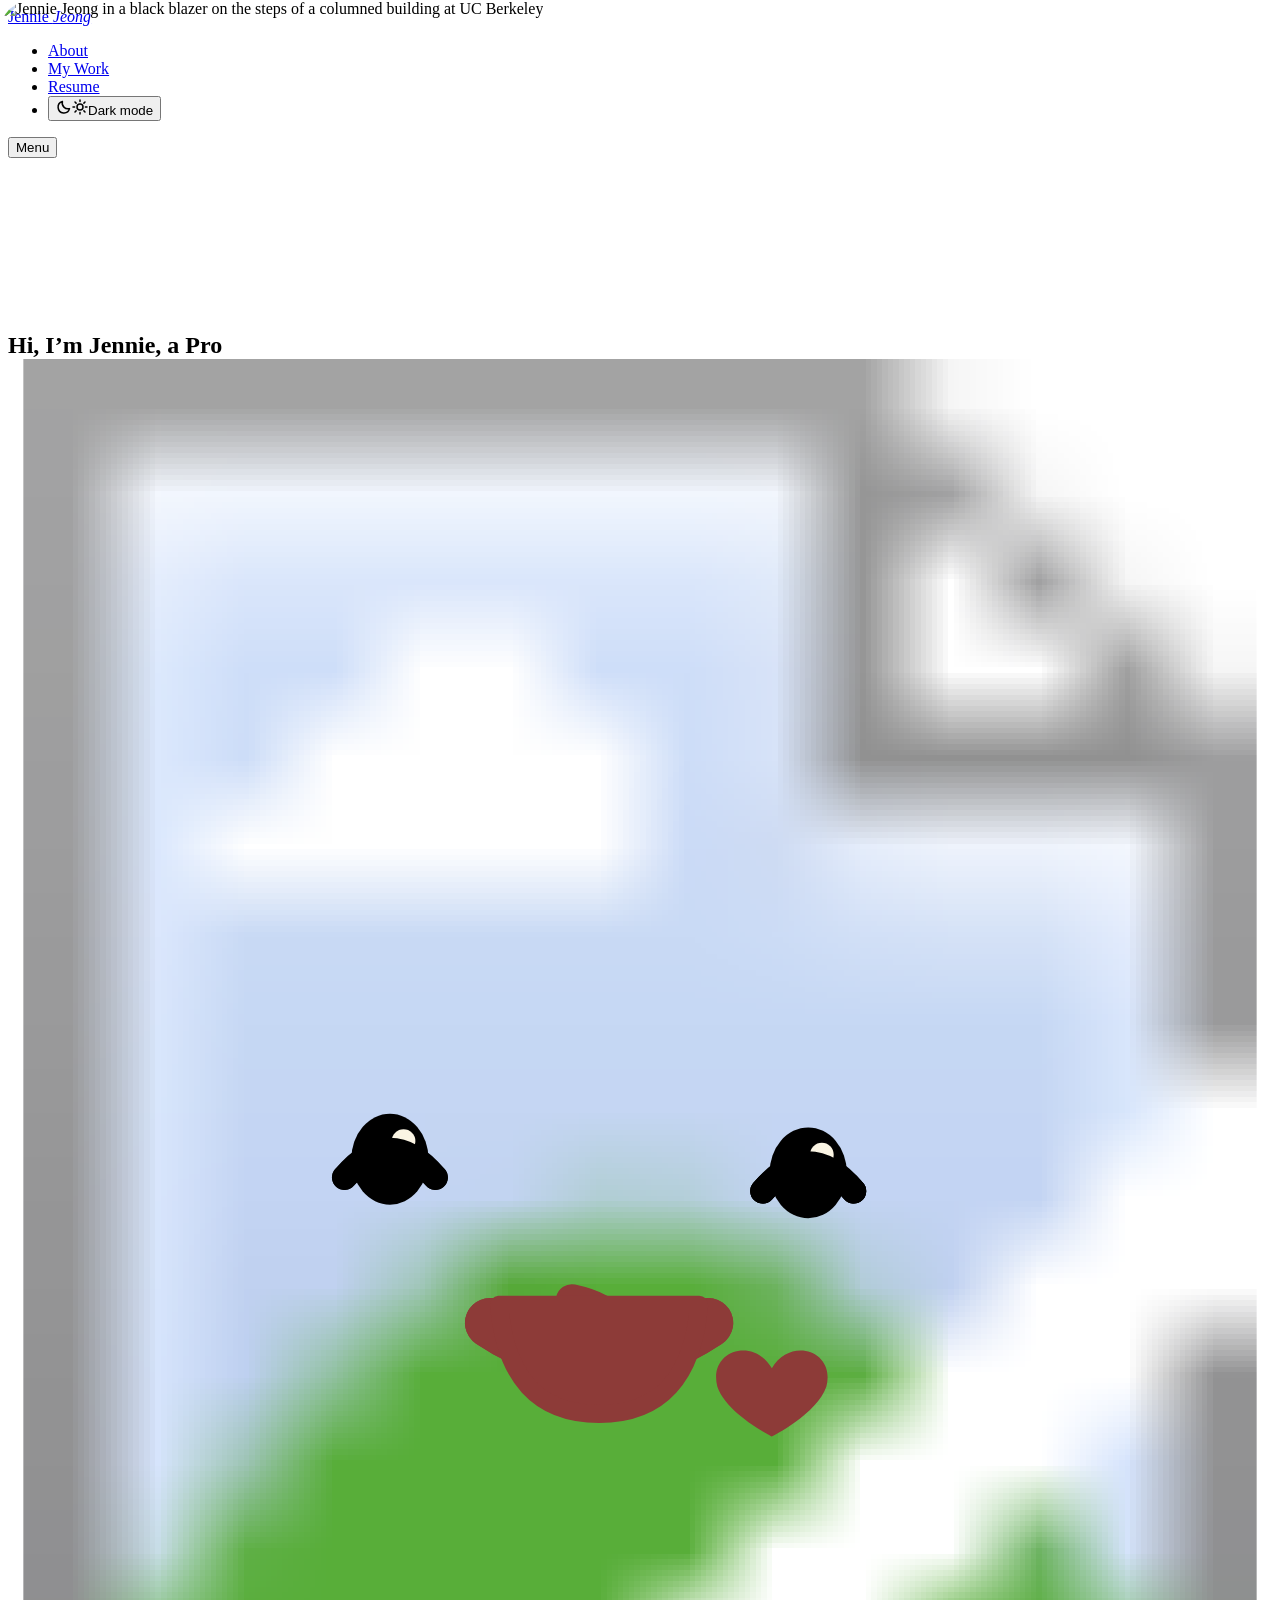
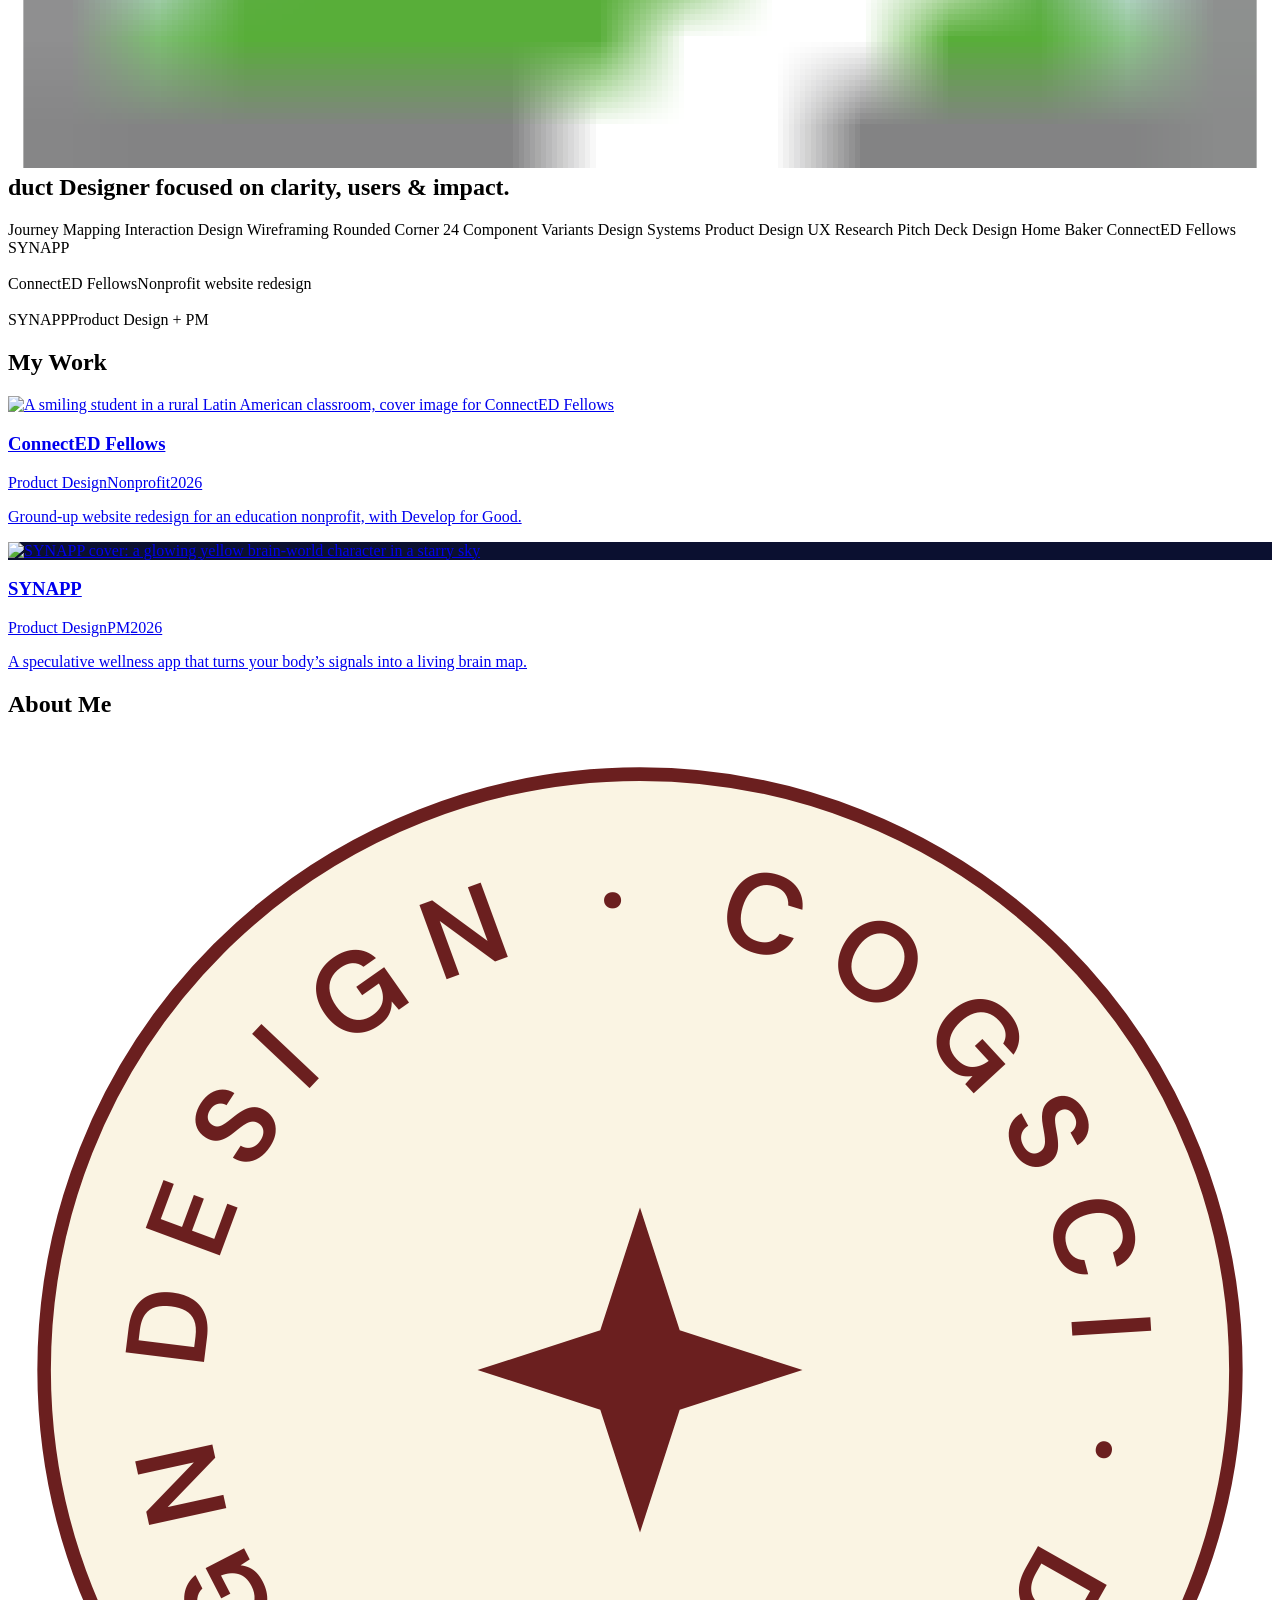
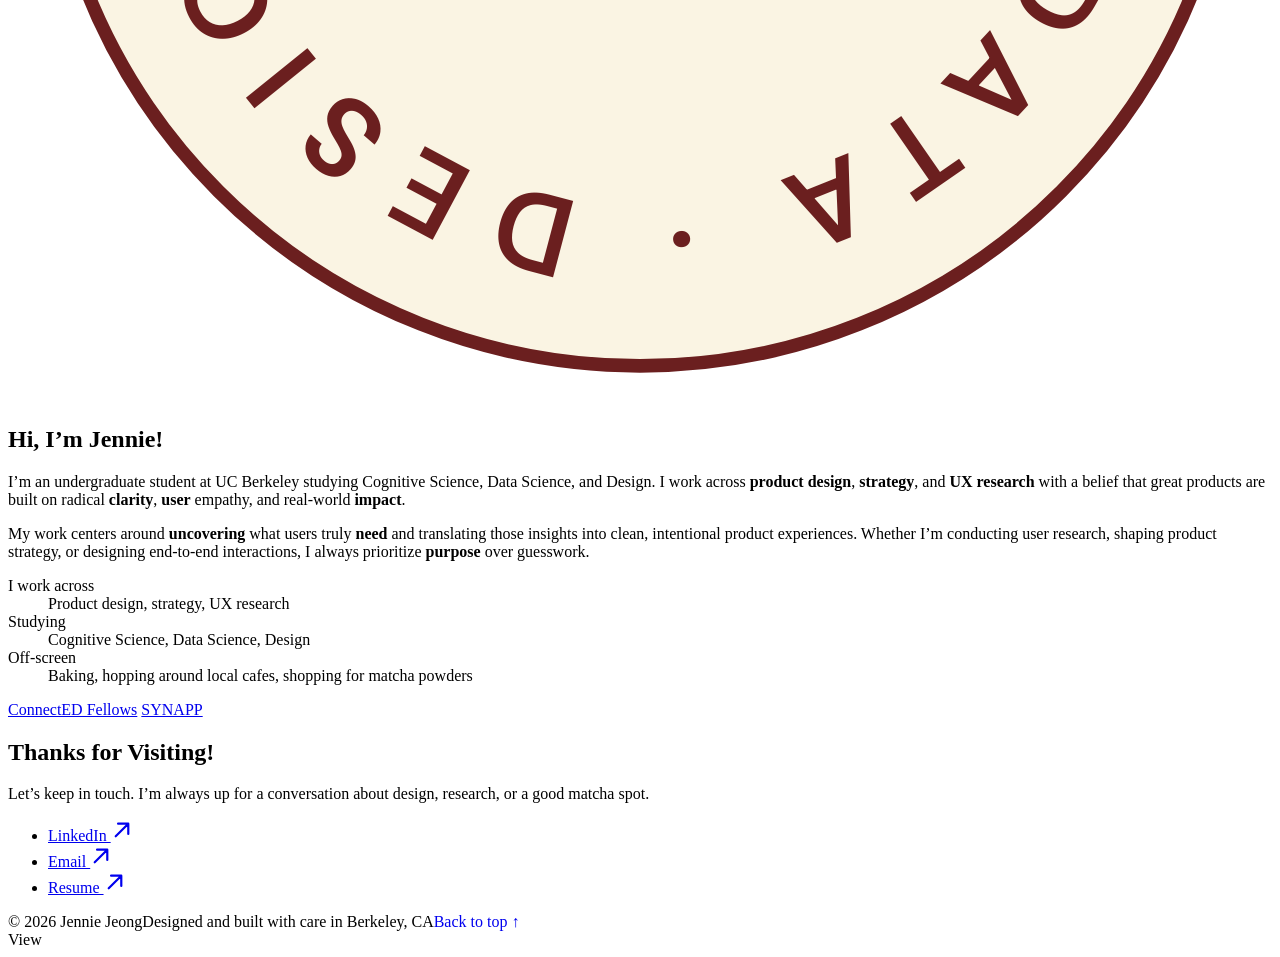
==== index.html @ d611fc96 "Add files via upload" ====
<!doctype html>
<html lang="en">
<head>
<meta charset="utf-8">
<meta name="viewport" content="width=device-width, initial-scale=1">
<title>Jennie Jeong · Product Designer</title>
<meta name="description" content="Jennie Jeong is a product designer at UC Berkeley focused on clarity, users, and impact.">
<meta property="og:title" content="Jennie Jeong · Product Designer">
<meta property="og:description" content="Jennie Jeong is a product designer at UC Berkeley focused on clarity, users, and impact.">
<meta name="theme-color" content="#FAF4E3">
<script>try{document.documentElement.setAttribute('data-theme',localStorage.getItem('jj-theme')||'light')}catch(e){}</script>
<link rel="preconnect" href="https://fonts.googleapis.com">
<link rel="preconnect" href="https://fonts.gstatic.com" crossorigin>
<link rel="stylesheet" href="https://fonts.googleapis.com/css2?family=DM+Sans:opsz,wght@9..40,400;9..40,500;9..40,600;9..40,700&amp;family=Instrument+Serif:ital@0;1&amp;family=Young+Serif&amp;display=swap">
<link rel="stylesheet" href="/assets/css/site.css">
<link rel="stylesheet" href="/assets/css/home.css">
</head>
<body>
<div class="site" id="top" style="--accent: #6B1F1F">
<header class="nav">
  <a class="brand" href="#top">Jennie <i>Jeong</i><span class="dot" aria-hidden="true"></span></a>
  <nav aria-label="Primary">
    <ul class="links">
      <li><a class="ul" href="#about">About</a></li>
      <li><a class="ul" href="#work">My Work</a></li>
      <li><a class="ul" href="https://drive.google.com/file/d/1qHFuA68mNnvi6uM6qCpQ5HlTcBdKQAll/view?usp=sharing" target="_blank" rel="noopener">Resume</a></li>
      <li><button class="pill magnet theme-btn" type="button" data-theme-toggle aria-pressed="false"><svg class="i-moon" width="16" height="16" viewBox="0 0 16 16" fill="none" aria-hidden="true"><path d="M13.5 9.6A5.8 5.8 0 016.4 2.5a5.8 5.8 0 107.1 7.1z" stroke="currentColor" stroke-width="1.5" stroke-linejoin="round"></path></svg><svg class="i-sun" width="16" height="16" viewBox="0 0 16 16" fill="none" aria-hidden="true"><circle cx="8" cy="8" r="3" stroke="currentColor" stroke-width="1.5"></circle><path d="M8 1v1.6M8 13.4V15M1 8h1.6M13.4 8H15M3 3l1.1 1.1M11.9 11.9L13 13M3 13l1.1-1.1M11.9 4.1L13 3" stroke="currentColor" stroke-width="1.5" stroke-linecap="round"></path></svg><span data-theme-label>Dark mode</span></button></li>
    </ul>
  </nav>
  <button class="menu-btn" type="button" aria-expanded="false" aria-controls="mobile-menu" data-menu-open>Menu</button>
  
</header>

<div class="mobile-menu" id="mobile-menu" role="dialog" aria-modal="true" aria-label="Menu" hidden>
  <div class="top">
    <span class="brand">Jennie <i style="color: var(--butter)">Jeong</i></span>
    <button class="menu-btn" type="button" data-menu-close>Close</button>
  </div>
  <ul>
    <li><a href="#about" data-menu-close>About</a></li>
    <li><a href="#work" data-menu-close>My Work</a></li>
    <li><a href="https://drive.google.com/file/d/1qHFuA68mNnvi6uM6qCpQ5HlTcBdKQAll/view?usp=sharing" target="_blank" rel="noopener">Resume</a></li>
    <li><button type="button" data-theme-toggle aria-pressed="false">Dark mode</button></li>
  </ul>
</div>

<main>
<!-- ============ HERO ============ -->
<section class="hero" aria-label="Introduction">
  <canvas class="gl" aria-hidden="true"></canvas>

  <div class="wrap">
    <div class="hero-grid">
      <h1 class="headline">
        <span class="ln l1"><span class="ln-i">Hi, I’m Jennie, a</span></span>
        <span class="ln l2"><span class="ln-i">Pr<span class="sr">o</span><span class="avatar"><svg class="avatar-img" viewBox="0 0 278 310" aria-hidden="true"><g class="bob"><image href="/assets/img/avatar-base.png" x="0" y="0" width="278" height="310"></image><g class="face on"><g class="pop"><ellipse cx="84" cy="177" rx="7" ry="8" fill="#000"></ellipse><ellipse cx="176" cy="180" rx="7" ry="8" fill="#000"></ellipse><path d="M106 212Q130 228 154 212" fill="none" stroke="#8D3B38" stroke-width="11" stroke-linecap="round"></path></g></g><g class="face"><g class="pop"><ellipse cx="84" cy="177" rx="7" ry="8" fill="#000"></ellipse><path d="M166 183q10-11 20 0" fill="none" stroke="#000" stroke-width="5.5" stroke-linecap="round"></path><path d="M106 212Q130 228 154 212" fill="none" stroke="#8D3B38" stroke-width="11" stroke-linecap="round"></path></g></g><g class="face"><g class="pop"><ellipse cx="84" cy="176" rx="8.5" ry="10" fill="#000"></ellipse><ellipse cx="176" cy="179" rx="8.5" ry="10" fill="#000"></ellipse><circle cx="87" cy="172" r="2.6" fill="#FAF4E3"></circle><circle cx="179" cy="175" r="2.6" fill="#FAF4E3"></circle><ellipse cx="130" cy="220" rx="9" ry="11" fill="#8D3B38"></ellipse></g></g><g class="face"><g class="pop"><path d="M74 180q10-11 20 0M166 183q10-11 20 0" fill="none" stroke="#000" stroke-width="5.5" stroke-linecap="round"></path><path d="M124 207q14 3 4 10q12 4 -3 11" fill="none" stroke="#8D3B38" stroke-width="7" stroke-linecap="round" stroke-linejoin="round"></path><path d="M168 222c-4-7-14-4-12 4 2 6 12 11 12 11s10-5 12-11c2-8-8-11-12-4z" fill="#8D3B38"></path></g></g><g class="face"><g class="pop"><path d="M74 180q10-12 20 0M166 183q10-12 20 0" fill="none" stroke="#000" stroke-width="5.5" stroke-linecap="round"></path><path d="M108 208h44q-2 24-22 24t-22-24z" fill="#8D3B38" stroke="#8D3B38" stroke-width="4" stroke-linejoin="round"></path></g></g></g></svg></span>duct Designer</span></span>
        <span class="ln l3"><span class="ln-i">focused on clarity,</span></span>
        <span class="ln l3"><span class="ln-i">users &amp; impact.</span></span>
      </h1>
    </div>
  </div>

  <div class="pile"></div>

  <div class="tags">
    <div class="veil" data-on="0" aria-hidden="true"><span class="ring"></span><span class="burst"></span></div>
    <span class="tag">Journey Mapping</span>
    <span class="tag">Interaction Design</span>
    <span class="tag">Wireframing</span>
    <span class="tag">Rounded Corner 24</span>
    <span class="tag">Component Variants</span>
    <span class="tag">Design Systems</span>
    <span class="tag">Product Design</span>
    <span class="tag">UX Research</span>
    <span class="tag">Pitch Deck Design</span>
    <span class="tag">Home Baker</span>
    <span class="tag proj cf" data-proj="cf">ConnectED Fellows</span>
    <span class="tag proj syn" data-proj="syn">SYNAPP</span>
  </div>

  <div class="peek" data-proj="cf" aria-hidden="true">
    <div class="peek-in">
      <div class="peek-img"><img src="/assets/img/cf-cover.jpg" alt=""></div>
      <div class="peek-t">ConnectED Fellows<span>Nonprofit website redesign</span></div>
    </div>
  </div>
  <div class="peek" data-proj="syn" aria-hidden="true">
    <div class="peek-in">
      <div class="peek-img"><img src="/assets/img/synapp-cover.jpg" alt=""><span class="lid l" aria-hidden="true"><i></i></span><span class="lid r" aria-hidden="true"><i></i></span></div>
      <div class="peek-t">SYNAPP<span>Product Design + PM</span></div>
    </div>
  </div>
</section>

<!-- ============ WORK ============ -->
<section class="work" id="work" aria-labelledby="work-title">
  <div class="wrap">
    <h2 id="work-title" class="work-title rv">My <span class="ital">Work</span></h2>
    <div class="wgrid">
      <a class="wcard rv" href="/works/connected-fellows" data-cursor="View">
        <div class="wimg"><img src="/assets/img/cf-cover.jpg" alt="A smiling student in a rural Latin American classroom, cover image for ConnectED Fellows"></div>
        <div class="wmeta">
          <h3>ConnectED Fellows</h3>
          <div class="wtags"><span>Product Design</span><span>Nonprofit</span><span>2026</span></div>
        </div>
        <p>Ground-up website redesign for an education nonprofit, with Develop for Good.</p>
      </a>
      <a class="wcard rv" href="/works/synapp" data-cursor="View">
        <div class="wimg" style="background: #0b1030"><img src="/assets/img/synapp-cover.jpg" alt="SYNAPP cover: a glowing yellow brain-world character in a starry sky"><span class="lid l" aria-hidden="true"><i></i></span><span class="lid r" aria-hidden="true"><i></i></span></div>
        <div class="wmeta">
          <h3>SYNAPP</h3>
          <div class="wtags"><span>Product Design</span><span>PM</span><span>2026</span></div>
        </div>
        <p>A speculative wellness app that turns your body’s signals into a living brain map.</p>
      </a>
    </div>
  </div>
</section>

<!-- ============ ABOUT ============ -->
<section class="about" id="about" aria-labelledby="about-section-title">
  <div class="wrap"><h2 id="about-section-title" class="work-title rv">About <span class="ital">Me</span></h2></div>
  <div class="wrap about-grid">
    <div class="portrait frame px rv" style="overflow: visible">
      <div style="position: absolute; inset: 0; border-radius: 32px; overflow: hidden" class="px">
        <img src="/assets/img/portrait.jpg" alt="Jennie Jeong in a black blazer on the steps of a columned building at UC Berkeley">
      </div>
      <svg class="stamp" viewBox="0 0 140 140" aria-hidden="true">
        <circle cx="70" cy="70" r="66" fill="#FAF4E3" stroke="#6B1F1F" stroke-width="1.5"></circle>
        <g class="spin">
          <defs><path id="circ" d="M70,70 m-48,0 a48,48 0 1,1 96,0 a48,48 0 1,1 -96,0"></path></defs>
          <text font-family="DM Sans, sans-serif" font-size="12.5" font-weight="600" letter-spacing="3.2" fill="#6B1F1F"><textPath href="#circ">DESIGN · COGSCI · DATA · DESIGN · COGSCI · DATA ·</textPath></text>
        </g>
        <path d="M70 52l4.4 13.6L88 70l-13.6 4.4L70 88l-4.4-13.6L52 70l13.6-4.4z" fill="#6B1F1F"></path>
      </svg>
    </div>

    <div class="copy">
      <h2 id="about-title" class="rv">Hi, I’m Jennie!</h2>
      <p class="big rv">I’m an undergraduate student at UC Berkeley studying Cognitive Science, Data Science, and Design. I work across <b>product design</b>, <b>strategy</b>, and <b>UX research</b> with a belief that great products are built on radical <b>clarity</b>, <b>user</b> empathy, and real-world <b>impact</b>.</p>
      <p class="body rv">My work centers around <b>uncovering</b> what users truly <b>need</b> and translating those insights into clean, intentional product experiences. Whether I’m conducting user research, shaping product strategy, or designing end-to-end interactions, I always prioritize <b>purpose</b> over guesswork.</p>
      <dl class="rv">
        <div><dt>I work across</dt><dd>Product design, strategy, UX research</dd></div>
        <div><dt>Studying</dt><dd>Cognitive Science, Data Science, Design</dd></div>
        <div><dt>Off-screen</dt><dd>Baking, hopping around local cafes, shopping for matcha powders</dd></div>
      </dl>
    </div>
  </div>
</section>
</main>

<a class="sr" data-proj="cf" href="/works/connected-fellows" tabindex="-1" aria-hidden="true">ConnectED Fellows</a>
<a class="sr" data-proj="syn" href="/works/synapp" tabindex="-1" aria-hidden="true">SYNAPP</a>
<footer class="foot" id="contact" aria-labelledby="contact-title">
  <div class="wrap inner">
    <h2 id="contact-title" class="rv">Thanks for <span class="serif">Visiting!</span></h2>
    <div class="row">
      <p class="lede rv">Let’s keep in touch. I’m always up for a conversation about design, research, or a good matcha spot.</p>
      <ul class="rv">
        <li><a href="https://www.linkedin.com/in/jennie-jeong/" target="_blank" rel="noopener">LinkedIn <svg width="22" height="22" viewBox="0 0 14 14" fill="none" aria-hidden="true"><path d="M3 11L11 3M11 3H4.5M11 3V9.5" stroke="currentColor" stroke-width="1.4" stroke-linecap="round" stroke-linejoin="round"></path></svg></a></li>
        <li><a href="mailto:jenniejeong@berkeley.edu">Email <svg width="22" height="22" viewBox="0 0 14 14" fill="none" aria-hidden="true"><path d="M3 11L11 3M11 3H4.5M11 3V9.5" stroke="currentColor" stroke-width="1.4" stroke-linecap="round" stroke-linejoin="round"></path></svg></a></li>
        <li><a href="https://drive.google.com/file/d/1qHFuA68mNnvi6uM6qCpQ5HlTcBdKQAll/view?usp=sharing" target="_blank" rel="noopener">Resume <svg width="22" height="22" viewBox="0 0 14 14" fill="none" aria-hidden="true"><path d="M3 11L11 3M11 3H4.5M11 3V9.5" stroke="currentColor" stroke-width="1.4" stroke-linecap="round" stroke-linejoin="round"></path></svg></a></li>
      </ul>
    </div>
    <div class="legal"><span>© 2026 Jennie Jeong</span><span>Designed and built with care in Berkeley, CA</span><a href="#top" style="text-decoration: none">Back to top ↑</a></div>
  </div>
</footer>

<div class="cursor" aria-hidden="true"><span>View</span></div>
</div>
<script src="/assets/vendor/gsap.min.js"></script>
<script src="/assets/vendor/ScrollTrigger.min.js"></script>
<script src="/assets/vendor/matter.min.js"></script>
<script src="/assets/js/common.js"></script>
<script src="/assets/js/home.js"></script>
</body>
</html>
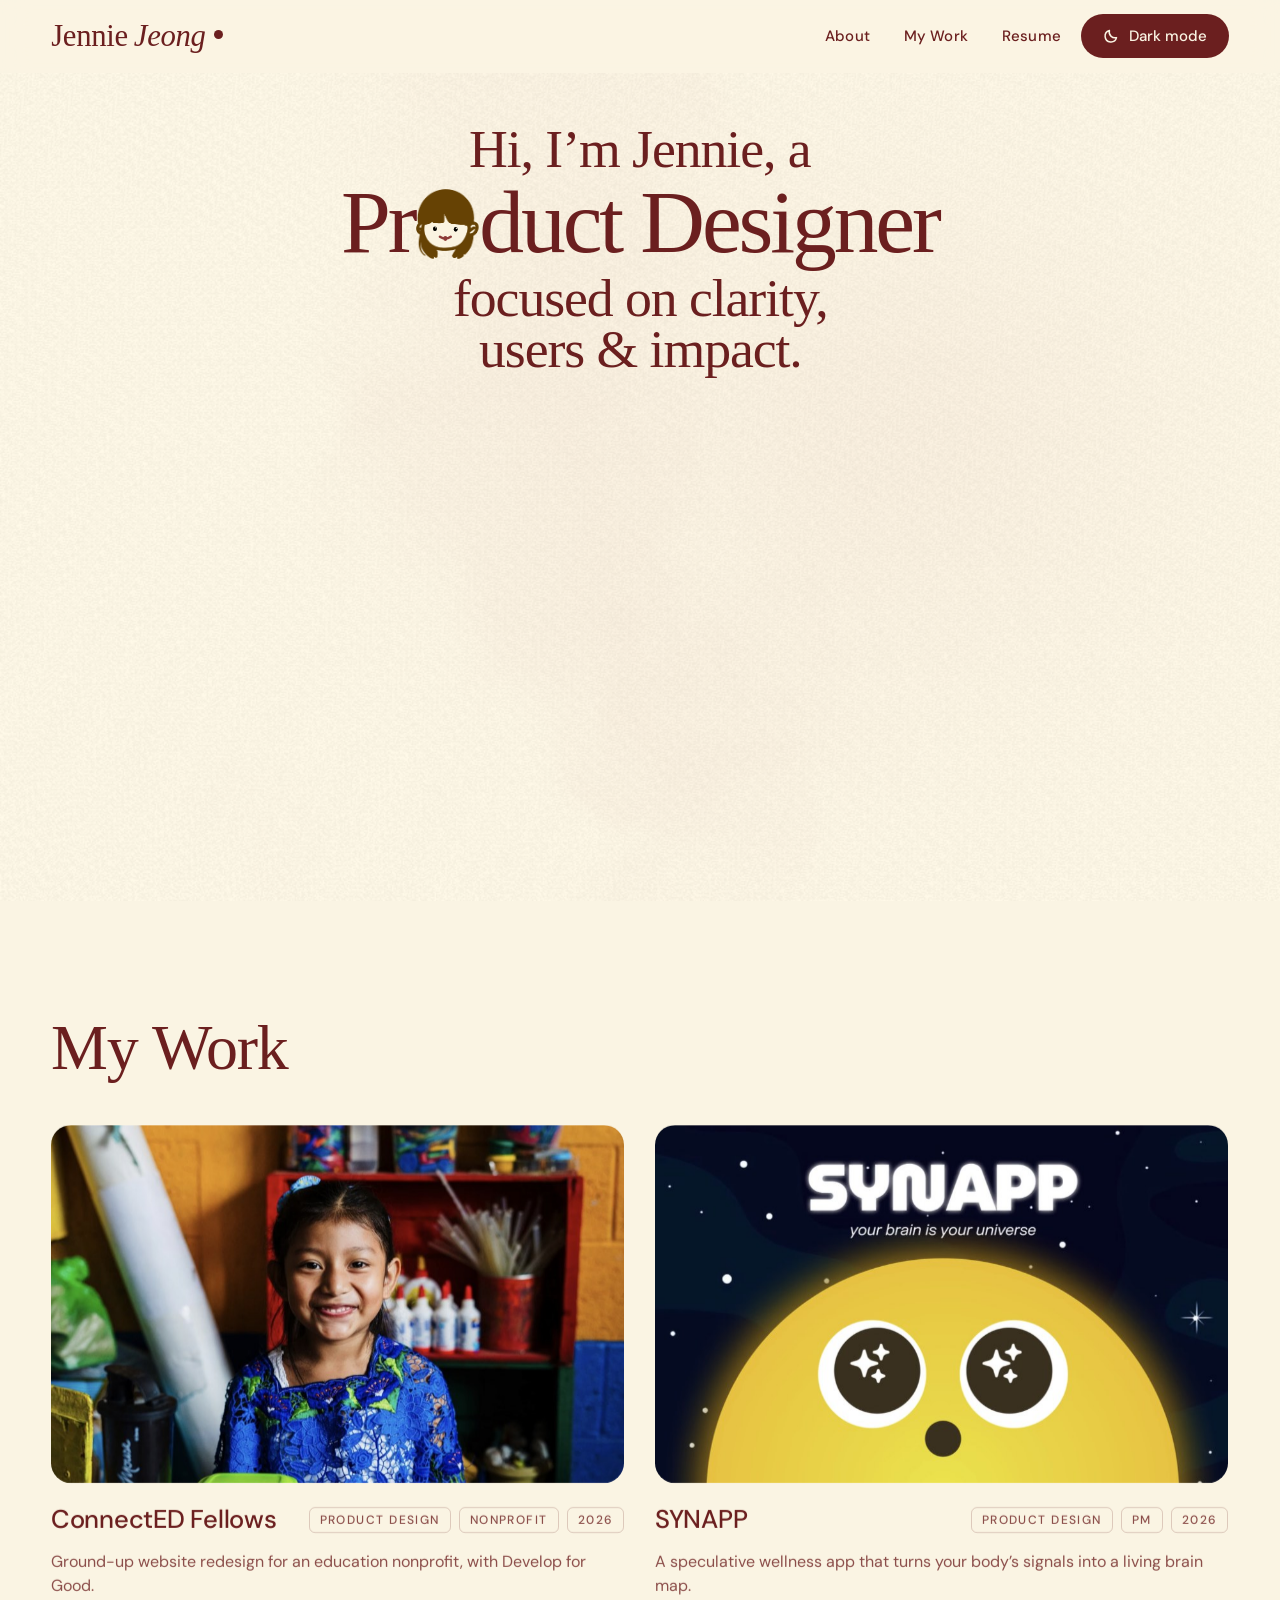
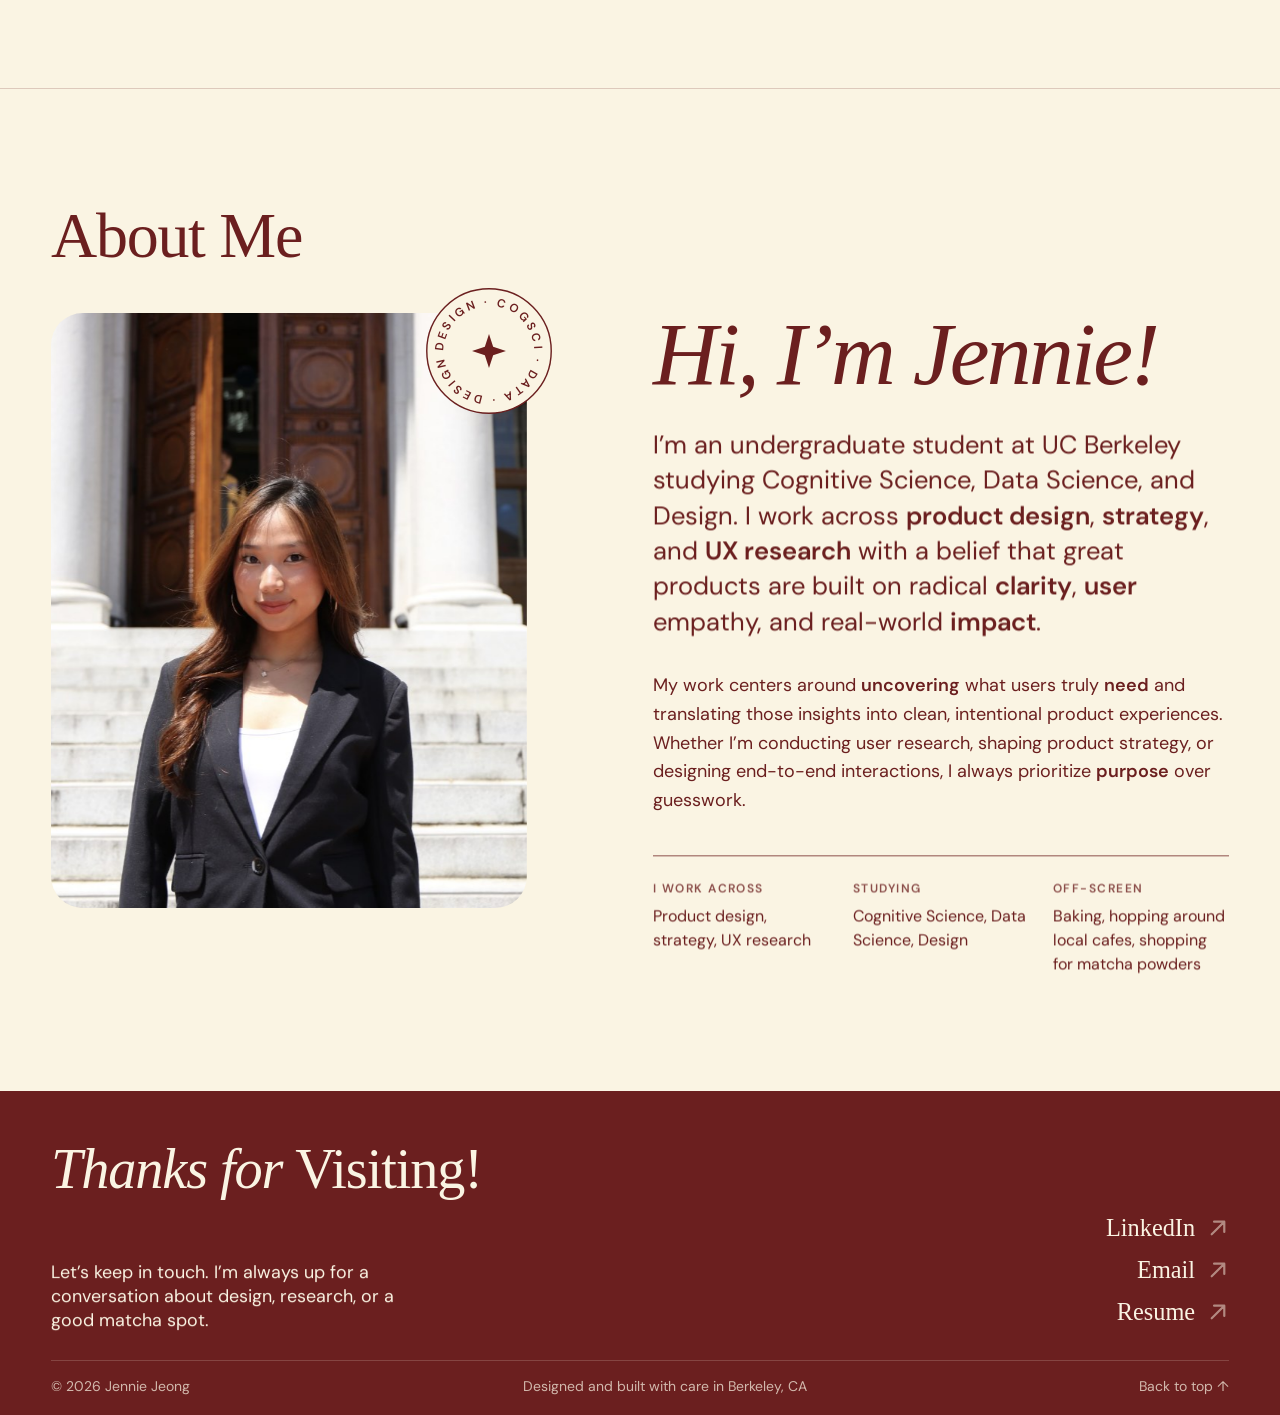
==== commit d73711df: "Add files via upload" ====
--- a/index.html
+++ b/index.html
@@ -12,8 +12,8 @@
 <link rel="preconnect" href="https://fonts.googleapis.com">
 <link rel="preconnect" href="https://fonts.gstatic.com" crossorigin>
 <link rel="stylesheet" href="https://fonts.googleapis.com/css2?family=DM+Sans:opsz,wght@9..40,400;9..40,500;9..40,600;9..40,700&amp;family=Instrument+Serif:ital@0;1&amp;family=Young+Serif&amp;display=swap">
-<link rel="stylesheet" href="/assets/css/site.css">
-<link rel="stylesheet" href="/assets/css/home.css">
+<link rel="stylesheet" href="/site.css">
+<link rel="stylesheet" href="/home.css">
 </head>
 <body>
 <div class="site" id="top" style="--accent: #6B1F1F">
@@ -53,7 +53,7 @@
     <div class="hero-grid">
       <h1 class="headline">
         <span class="ln l1"><span class="ln-i">Hi, I’m Jennie, a</span></span>
-        <span class="ln l2"><span class="ln-i">Pr<span class="sr">o</span><span class="avatar"><svg class="avatar-img" viewBox="0 0 278 310" aria-hidden="true"><g class="bob"><image href="/assets/img/avatar-base.png" x="0" y="0" width="278" height="310"></image><g class="face on"><g class="pop"><ellipse cx="84" cy="177" rx="7" ry="8" fill="#000"></ellipse><ellipse cx="176" cy="180" rx="7" ry="8" fill="#000"></ellipse><path d="M106 212Q130 228 154 212" fill="none" stroke="#8D3B38" stroke-width="11" stroke-linecap="round"></path></g></g><g class="face"><g class="pop"><ellipse cx="84" cy="177" rx="7" ry="8" fill="#000"></ellipse><path d="M166 183q10-11 20 0" fill="none" stroke="#000" stroke-width="5.5" stroke-linecap="round"></path><path d="M106 212Q130 228 154 212" fill="none" stroke="#8D3B38" stroke-width="11" stroke-linecap="round"></path></g></g><g class="face"><g class="pop"><ellipse cx="84" cy="176" rx="8.5" ry="10" fill="#000"></ellipse><ellipse cx="176" cy="179" rx="8.5" ry="10" fill="#000"></ellipse><circle cx="87" cy="172" r="2.6" fill="#FAF4E3"></circle><circle cx="179" cy="175" r="2.6" fill="#FAF4E3"></circle><ellipse cx="130" cy="220" rx="9" ry="11" fill="#8D3B38"></ellipse></g></g><g class="face"><g class="pop"><path d="M74 180q10-11 20 0M166 183q10-11 20 0" fill="none" stroke="#000" stroke-width="5.5" stroke-linecap="round"></path><path d="M124 207q14 3 4 10q12 4 -3 11" fill="none" stroke="#8D3B38" stroke-width="7" stroke-linecap="round" stroke-linejoin="round"></path><path d="M168 222c-4-7-14-4-12 4 2 6 12 11 12 11s10-5 12-11c2-8-8-11-12-4z" fill="#8D3B38"></path></g></g><g class="face"><g class="pop"><path d="M74 180q10-12 20 0M166 183q10-12 20 0" fill="none" stroke="#000" stroke-width="5.5" stroke-linecap="round"></path><path d="M108 208h44q-2 24-22 24t-22-24z" fill="#8D3B38" stroke="#8D3B38" stroke-width="4" stroke-linejoin="round"></path></g></g></g></svg></span>duct Designer</span></span>
+        <span class="ln l2"><span class="ln-i">Pr<span class="sr">o</span><span class="avatar"><svg class="avatar-img" viewBox="0 0 278 310" aria-hidden="true"><g class="bob"><image href="/avatar-base.png" x="0" y="0" width="278" height="310"></image><g class="face on"><g class="pop"><ellipse cx="84" cy="177" rx="7" ry="8" fill="#000"></ellipse><ellipse cx="176" cy="180" rx="7" ry="8" fill="#000"></ellipse><path d="M106 212Q130 228 154 212" fill="none" stroke="#8D3B38" stroke-width="11" stroke-linecap="round"></path></g></g><g class="face"><g class="pop"><ellipse cx="84" cy="177" rx="7" ry="8" fill="#000"></ellipse><path d="M166 183q10-11 20 0" fill="none" stroke="#000" stroke-width="5.5" stroke-linecap="round"></path><path d="M106 212Q130 228 154 212" fill="none" stroke="#8D3B38" stroke-width="11" stroke-linecap="round"></path></g></g><g class="face"><g class="pop"><ellipse cx="84" cy="176" rx="8.5" ry="10" fill="#000"></ellipse><ellipse cx="176" cy="179" rx="8.5" ry="10" fill="#000"></ellipse><circle cx="87" cy="172" r="2.6" fill="#FAF4E3"></circle><circle cx="179" cy="175" r="2.6" fill="#FAF4E3"></circle><ellipse cx="130" cy="220" rx="9" ry="11" fill="#8D3B38"></ellipse></g></g><g class="face"><g class="pop"><path d="M74 180q10-11 20 0M166 183q10-11 20 0" fill="none" stroke="#000" stroke-width="5.5" stroke-linecap="round"></path><path d="M124 207q14 3 4 10q12 4 -3 11" fill="none" stroke="#8D3B38" stroke-width="7" stroke-linecap="round" stroke-linejoin="round"></path><path d="M168 222c-4-7-14-4-12 4 2 6 12 11 12 11s10-5 12-11c2-8-8-11-12-4z" fill="#8D3B38"></path></g></g><g class="face"><g class="pop"><path d="M74 180q10-12 20 0M166 183q10-12 20 0" fill="none" stroke="#000" stroke-width="5.5" stroke-linecap="round"></path><path d="M108 208h44q-2 24-22 24t-22-24z" fill="#8D3B38" stroke="#8D3B38" stroke-width="4" stroke-linejoin="round"></path></g></g></g></svg></span>duct Designer</span></span>
         <span class="ln l3"><span class="ln-i">focused on clarity,</span></span>
         <span class="ln l3"><span class="ln-i">users &amp; impact.</span></span>
       </h1>
@@ -80,13 +80,13 @@
 
   <div class="peek" data-proj="cf" aria-hidden="true">
     <div class="peek-in">
-      <div class="peek-img"><img src="/assets/img/cf-cover.jpg" alt=""></div>
+      <div class="peek-img"><img src="/cf-cover.jpg" alt=""></div>
       <div class="peek-t">ConnectED Fellows<span>Nonprofit website redesign</span></div>
     </div>
   </div>
   <div class="peek" data-proj="syn" aria-hidden="true">
     <div class="peek-in">
-      <div class="peek-img"><img src="/assets/img/synapp-cover.jpg" alt=""><span class="lid l" aria-hidden="true"><i></i></span><span class="lid r" aria-hidden="true"><i></i></span></div>
+      <div class="peek-img"><img src="/synapp-cover.jpg" alt=""><span class="lid l" aria-hidden="true"><i></i></span><span class="lid r" aria-hidden="true"><i></i></span></div>
       <div class="peek-t">SYNAPP<span>Product Design + PM</span></div>
     </div>
   </div>
@@ -98,7 +98,7 @@
     <h2 id="work-title" class="work-title rv">My <span class="ital">Work</span></h2>
     <div class="wgrid">
       <a class="wcard rv" href="/works/connected-fellows" data-cursor="View">
-        <div class="wimg"><img src="/assets/img/cf-cover.jpg" alt="A smiling student in a rural Latin American classroom, cover image for ConnectED Fellows"></div>
+        <div class="wimg"><img src="/cf-cover.jpg" alt="A smiling student in a rural Latin American classroom, cover image for ConnectED Fellows"></div>
         <div class="wmeta">
           <h3>ConnectED Fellows</h3>
           <div class="wtags"><span>Product Design</span><span>Nonprofit</span><span>2026</span></div>
@@ -106,7 +106,7 @@
         <p>Ground-up website redesign for an education nonprofit, with Develop for Good.</p>
       </a>
       <a class="wcard rv" href="/works/synapp" data-cursor="View">
-        <div class="wimg" style="background: #0b1030"><img src="/assets/img/synapp-cover.jpg" alt="SYNAPP cover: a glowing yellow brain-world character in a starry sky"><span class="lid l" aria-hidden="true"><i></i></span><span class="lid r" aria-hidden="true"><i></i></span></div>
+        <div class="wimg" style="background: #0b1030"><img src="/synapp-cover.jpg" alt="SYNAPP cover: a glowing yellow brain-world character in a starry sky"><span class="lid l" aria-hidden="true"><i></i></span><span class="lid r" aria-hidden="true"><i></i></span></div>
         <div class="wmeta">
           <h3>SYNAPP</h3>
           <div class="wtags"><span>Product Design</span><span>PM</span><span>2026</span></div>
@@ -123,7 +123,7 @@
   <div class="wrap about-grid">
     <div class="portrait frame px rv" style="overflow: visible">
       <div style="position: absolute; inset: 0; border-radius: 32px; overflow: hidden" class="px">
-        <img src="/assets/img/portrait.jpg" alt="Jennie Jeong in a black blazer on the steps of a columned building at UC Berkeley">
+        <img src="/portrait.jpg" alt="Jennie Jeong in a black blazer on the steps of a columned building at UC Berkeley">
       </div>
       <svg class="stamp" viewBox="0 0 140 140" aria-hidden="true">
         <circle cx="70" cy="70" r="66" fill="#FAF4E3" stroke="#6B1F1F" stroke-width="1.5"></circle>
@@ -168,10 +168,10 @@
 
 <div class="cursor" aria-hidden="true"><span>View</span></div>
 </div>
-<script src="/assets/vendor/gsap.min.js"></script>
-<script src="/assets/vendor/ScrollTrigger.min.js"></script>
-<script src="/assets/vendor/matter.min.js"></script>
-<script src="/assets/js/common.js"></script>
-<script src="/assets/js/home.js"></script>
+<script src="/gsap.min.js"></script>
+<script src="/ScrollTrigger.min.js"></script>
+<script src="/matter.min.js"></script>
+<script src="/common.js"></script>
+<script src="/home.js"></script>
 </body>
 </html>
--- a/site.css
+++ b/site.css
@@ -0,0 +1,151 @@
+/* Jennie Jeong portfolio: shared styles */
+:root{
+  /* palette: cream + burgundy only */
+  --cream:#FAF4E3;
+  --paper:#FAF4E3;
+  --brown:#6B1F1F;
+  --maroon:#6B1F1F;
+  --rose:#6B1F1F;
+  --butter:#FAF4E3;
+  --taupe:rgba(107,31,31,.78);
+  --line:rgba(107,31,31,.2);
+  --stat:#F2E8D0;
+  --serif:"Instrument Serif", "Times New Roman", serif;
+  --italic:"Instrument Serif", "Times New Roman", serif;
+  --accent-font:"Young Serif", Georgia, serif;
+  --sans:"DM Sans", system-ui, -apple-system, sans-serif;
+  --pad:clamp(20px, 4vw, 64px);
+  --max:1520px;
+  --ease:cubic-bezier(.2,.7,.1,1);
+}
+html{scroll-behavior:smooth}
+body{margin:0;background:var(--cream);color:var(--brown);font-family:var(--sans);-webkit-font-smoothing:antialiased;text-rendering:optimizeLegibility}
+*,*::before,*::after{box-sizing:border-box}
+img{display:block;max-width:100%}
+a{color:inherit}
+::selection{background:var(--maroon);color:var(--cream)}
+:focus-visible{outline:2px solid var(--accent, var(--maroon));outline-offset:3px;border-radius:6px}
+
+.site{position:relative;background:var(--cream);overflow-x:clip}
+.wrap{width:100%;max-width:var(--max);margin:0 auto;padding-inline:var(--pad)}
+
+/* ---------- sticky nav ---------- */
+.nav{position:sticky;top:0;z-index:60;display:flex;align-items:center;justify-content:space-between;gap:16px;
+  padding:14px var(--pad);background:rgba(250,244,227,.82);-webkit-backdrop-filter:blur(14px) saturate(1.2);backdrop-filter:blur(14px) saturate(1.2);
+  border-bottom:1px solid transparent;transition:padding .45s var(--ease), border-color .45s var(--ease)}
+.nav.is-scrolled{padding-block:10px;border-bottom-color:var(--line)}
+.brand{display:inline-flex;align-items:baseline;gap:6px;text-decoration:none;font-family:var(--serif);font-size:clamp(26px,2.4vw,34px);line-height:1;letter-spacing:-.01em;min-height:44px;align-items:center}
+.brand i{font-family:var(--italic);font-style:italic;font-weight:400;color:var(--accent, var(--maroon))}
+.brand .dot{width:9px;height:9px;border-radius:50%;background:var(--accent, var(--maroon));display:inline-block;margin-left:2px;transform:translateY(-2px)}
+.links{display:flex;align-items:center;gap:6px;list-style:none;margin:0;padding:0}
+.links a{position:relative;display:inline-flex;align-items:center;min-height:44px;padding:0 14px;text-decoration:none;font-size:15px;font-weight:500;letter-spacing:.01em}
+.links a.ul::after{content:"";position:absolute;left:14px;right:14px;bottom:10px;height:1.5px;background:currentColor;transform:scaleX(0);transform-origin:right;transition:transform .5s var(--ease)}
+.links a.ul:hover::after{transform:scaleX(1);transform-origin:left}
+.pill{display:inline-flex;align-items:center;gap:10px;min-height:44px;padding:0 22px;border-radius:999px;background:var(--accent, var(--maroon));color:var(--cream) !important;text-decoration:none;font-weight:500;font-size:15px;will-change:transform}
+.pill svg{transition:transform .5s var(--ease)}
+.pill:hover svg{transform:rotate(45deg)}
+.menu-btn{display:none;min-height:44px;min-width:44px;padding:0 18px;border-radius:999px;border:1.5px solid var(--brown);background:transparent;color:var(--brown);font:500 15px var(--sans);cursor:pointer}
+.mobile-menu{position:fixed;inset:0;z-index:70;background:var(--brown);color:var(--cream);display:flex;flex-direction:column;padding:20px var(--pad) 40px}
+.mobile-menu .top{display:flex;justify-content:space-between;align-items:center}
+.mobile-menu ul{list-style:none;margin:auto 0 0;padding:0;display:flex;flex-direction:column;gap:4px}
+.mobile-menu ul a{display:block;font-family:var(--serif);font-size:clamp(48px,14vw,80px);line-height:1.05;text-decoration:none}
+.mobile-menu .menu-btn{display:inline-flex;align-items:center;border-color:var(--cream);color:var(--cream)}
+@media (max-width:760px){
+  .links{display:none}
+  .menu-btn{display:inline-flex;align-items:center}
+}
+
+/* ---------- type helpers ---------- */
+.eyebrow{font-family:var(--sans);font-size:13px;font-weight:600;letter-spacing:.14em;text-transform:uppercase;color:var(--taupe)}
+.serif{font-family:var(--serif);font-weight:400}
+.ital{font-family:var(--accent-font);font-style:normal;font-weight:400}
+.ln{display:block;overflow:hidden;padding-bottom:.06em;margin-bottom:-.06em}
+.ln-i{display:inline-block;will-change:transform}
+
+/* ---------- chips ---------- */
+.chip{display:inline-flex;align-items:center;min-height:36px;padding:0 16px;border-radius:999px;font-size:14px;font-weight:500;line-height:1}
+.chip.dark{background:var(--brown);color:var(--cream)}
+.chip.maroon{background:var(--accent, var(--maroon));color:var(--cream)}
+.chip.butter{background:var(--butter);color:var(--brown)}
+.chip.line{border:1.5px solid var(--brown);color:var(--brown)}
+
+/* ---------- marquee ---------- */
+.marquee{background:var(--brown);color:var(--cream);overflow:hidden;white-space:nowrap;padding:22px 0;border-block:1px solid var(--brown)}
+.marquee .track{display:inline-flex;gap:48px;animation:mq 38s linear infinite;padding-left:48px}
+.marquee span{font-family:var(--serif);font-size:clamp(36px,5vw,72px);line-height:1}
+.marquee span.ital{color:var(--butter)}
+.marquee svg{width:clamp(22px,2.4vw,34px);height:auto;align-self:center;color:var(--butter)}
+@keyframes mq{to{transform:translateX(-50%)}}
+
+/* ---------- media frames ---------- */
+.frame{position:relative;overflow:hidden;border-radius:28px;background:var(--paper)}
+.frame img{width:100%;height:100%;object-fit:cover}
+.px{overflow:hidden}
+.px img{height:118%;width:100%;object-fit:cover;will-change:transform}
+
+/* ---------- footer ---------- */
+.foot{background:var(--brown);color:var(--cream);position:relative;overflow:hidden}
+.foot .inner{padding-block:clamp(32px,4vw,52px) 20px;display:flex;flex-direction:column;gap:12px}
+.foot h2{margin:0;font-family:var(--italic);font-style:italic;font-weight:400;font-size:clamp(36px,4.4vw,68px);line-height:.95;letter-spacing:-.02em}
+.foot h2 .serif{font-family:var(--serif);font-style:normal;font-weight:400;color:var(--butter)}
+.foot .row{display:flex;flex-wrap:wrap;justify-content:space-between;align-items:flex-end;gap:16px 32px}
+.foot .lede{font-size:clamp(17px,1.4vw,20px);max-width:30ch;line-height:1.35;margin:0}
+.foot ul{list-style:none;margin:0;padding:0;display:flex;flex-direction:column;align-items:flex-end;gap:2px}
+.foot ul a{display:inline-flex;align-items:center;gap:12px;min-height:40px;text-decoration:none;font-family:var(--serif);font-size:clamp(22px,1.9vw,28px);line-height:1}
+.foot ul a svg{opacity:.5;transition:transform .5s var(--ease),opacity .3s}
+.foot ul a:hover svg{transform:translate(4px,-4px);opacity:1}
+.foot .legal{display:flex;flex-wrap:wrap;justify-content:space-between;gap:12px;border-top:1px solid rgba(250,244,227,.18);padding-top:16px;margin-top:16px;font-size:14px;color:rgba(250,244,227,.72)}
+@media (max-width:760px){ .foot ul{align-items:flex-start} }
+
+/* ---------- cursor ---------- */
+.cursor{position:fixed;left:0;top:0;z-index:90;pointer-events:none;width:12px;height:12px;margin:-6px 0 0 -6px;border-radius:50%;background:var(--accent, var(--maroon));color:var(--cream);
+  display:flex;align-items:center;justify-content:center;font:600 12px var(--sans);letter-spacing:.08em;text-transform:uppercase;opacity:0;transition:width .45s var(--ease),height .45s var(--ease),margin .45s var(--ease),background .3s}
+.cursor span{opacity:0;transition:opacity .25s}
+.cursor.is-big{width:96px;height:96px;margin:-48px 0 0 -48px}
+.cursor.is-big span{opacity:1}
+.cursor.is-drag{background:var(--brown)}
+@media (hover:none),(pointer:coarse){.cursor{display:none}}
+
+/* ---------- reveal ---------- */
+.rv{will-change:transform,opacity}
+
+@media (prefers-reduced-motion:reduce){
+  html{scroll-behavior:auto}
+  .marquee .track{animation-duration:160s}
+}
+
+/* ---------- palette overrides (cream + burgundy only) ---------- */
+.chip.butter,.chip.line{background:transparent;border:1.5px solid var(--maroon);color:var(--maroon)}
+.site .tag.butter{background:var(--cream);color:var(--maroon);box-shadow:inset 0 0 0 2px var(--maroon)}
+.site .psr article{border:1.5px solid var(--line)}
+.site .psr article:nth-child(3){background:var(--maroon);color:var(--cream);border-color:var(--maroon)}
+.site .psr article:nth-child(3) .ic{background:var(--cream);color:var(--maroon)}
+.site .board,.site .board.paper{background:var(--cream);border:1.5px solid var(--line)}
+.site .stat{background:var(--stat)}
+.site .callout .chip{border-color:var(--cream);color:var(--cream)}
+.site .goal:hover{background:rgba(107,31,31,.06)}
+.site .next{background:var(--maroon);color:var(--cream)}
+.site .next .eyebrow{color:rgba(250,244,227,.8)}
+.site .next:hover .ital{color:var(--cream)}
+.site .about{background:var(--cream);border-top:1.5px solid var(--line)}
+.site .ph,.site .ph-img{border-color:var(--line);background:transparent}
+.foot h2 .serif{color:var(--cream)}
+.foot ul a,.foot .lede{color:var(--cream)}
+
+/* ---------- dark theme (same two colors, flipped) ---------- */
+:root[data-theme="dark"]{--cream:#241011;--paper:#241011;--brown:#FAF4E3;--maroon:#FAF4E3;--rose:#FAF4E3;--butter:#241011;--taupe:rgba(250,244,227,.74);--line:rgba(250,244,227,.2);--stat:#3A1A1B;color-scheme:dark}
+:root[data-theme="dark"] .site{--accent:#FAF4E3 !important}
+:root[data-theme="dark"] body{background:#241011}
+:root[data-theme="dark"] .nav{background:rgba(36,16,17,.82)}
+:root[data-theme="dark"] .foot{background:#160909;color:#FAF4E3}
+:root[data-theme="dark"] .foot ul a,:root[data-theme="dark"] .foot .lede,:root[data-theme="dark"] .foot h2 .serif{color:#FAF4E3}
+:root[data-theme="dark"] .site .next .eyebrow{color:rgba(36,16,17,.75)}
+.theme-anim,.theme-anim *{transition:background-color .45s ease,color .45s ease,border-color .45s ease,box-shadow .45s ease !important}
+.theme-btn{border:0;cursor:pointer;font:500 15px var(--sans)}
+.theme-btn .i-sun{display:none}
+:root[data-theme="dark"] .theme-btn .i-sun{display:inline}
+:root[data-theme="dark"] .theme-btn .i-moon{display:none}
+.mobile-menu ul button{display:block;background:none;border:0;padding:0;cursor:pointer;color:inherit;font-family:var(--serif);font-size:clamp(48px,14vw,80px);line-height:1.05;text-align:left}
+
+/* static export */
+.mobile-menu[hidden]{display:none}
--- a/home.css
+++ b/home.css
@@ -0,0 +1,106 @@
+/* Home page */
+
+/* hero */
+.hero{position:relative;overflow:hidden;min-height:calc(100vh - 72px);min-height:calc(100svh - 72px);display:flex;flex-direction:column;isolation:isolate}
+.hero canvas.gl{position:absolute;inset:0;width:100%;height:100%;z-index:-1;display:block}
+.hero-grid{display:grid;grid-template-columns:repeat(12,minmax(0,1fr));column-gap:clamp(16px,2vw,32px);row-gap:40px;align-items:end;padding-top:clamp(28px,4vw,64px)}
+.headline{grid-column:1 / -1;text-align:center;margin:0;font-weight:400;color:var(--brown);font-size:min(7vw,10.5vh,156px)}
+.headline .ln-i{white-space:nowrap}
+.headline .l1,.headline .l3{font-family:var(--serif);font-size:.6em;line-height:.95;letter-spacing:-.02em;padding-inline:.06em}
+.headline .l2{font-family:var(--accent-font);font-style:normal;font-weight:400;font-size:1em;line-height:.95;letter-spacing:-.035em;color:var(--accent);padding:.04em .12em .2em;margin:0 0 -.1em}
+
+/* avatar as the "o" in Product */
+.avatar{display:inline-block;width:.7em;height:.78em;vertical-align:-.08em;margin:0 .01em 0 .015em}
+.avatar svg{width:100%;height:100%;display:block;overflow:visible}
+.avatar .face{opacity:0;transition:opacity .12s}
+.avatar .face.on{opacity:1}
+.avatar .face.on .pop{animation:facePop .45s cubic-bezier(.3,1.6,.5,1) both;transform-box:fill-box;transform-origin:50% 50%}
+@keyframes facePop{from{transform:scale(.4)}to{transform:scale(1)}}
+.avatar .bob{animation:bob 2.8s ease-in-out infinite;transform-origin:50% 90%;transform-box:fill-box}
+@keyframes bob{0%,100%{transform:rotate(-3deg)}50%{transform:rotate(3deg)}}
+@media (prefers-reduced-motion:reduce){.avatar .bob,.avatar .face.on .pop{animation:none}}
+
+/* bouncy labels */
+.pile{position:relative;flex:1 0 clamp(220px,28vh,300px)}
+.tags{position:absolute;inset:0;pointer-events:none;z-index:5}
+.tag{position:absolute;left:0;top:0;transform:translate(-9999px,-9999px);pointer-events:auto;touch-action:none;user-select:none;-webkit-user-select:none;cursor:grab;
+  display:inline-flex;align-items:center;white-space:nowrap;padding:.32em .9em .38em;border-radius:999px;font-family:var(--serif);font-size:clamp(17px,2.05vw,34px);line-height:1;border:0;will-change:transform}
+.tag:active{cursor:grabbing}
+.site .tags .tag{background:var(--cream);color:var(--accent);box-shadow:inset 0 0 0 2px var(--accent);transition:background-color .25s ease,color .25s ease}
+.site .tags .tag:hover,.site .tags .tag[data-held]{background:var(--accent);color:var(--cream)}
+.site .tags .tag[data-held]{z-index:2}
+.site .tags .tag.proj{color:#fff;box-shadow:none;text-shadow:0 1px 2px rgba(0,0,0,.35);font-size:clamp(22px,2.65vw,44px)}
+.site .tags .tag.proj.cf,.site .tags .tag.proj.cf:hover,.site .tags .tag.proj.cf[data-held]{background:linear-gradient(115deg,#C7312C 0%,#E9B23C 50%,#2B5DBF 100%);color:#fff}
+.site .tags .tag.proj.syn,.site .tags .tag.proj.syn:hover,.site .tags .tag.proj.syn[data-held]{background:linear-gradient(115deg,#07070D 0%,#15151F 55%,#D8F21E 135%);color:#E8FF3A;text-shadow:0 0 14px rgba(216,242,30,.6)}
+.site .tags .tag.proj:hover,.site .tags .tag.proj[data-held]{box-shadow:0 0 0 3px var(--cream),0 0 0 5px var(--accent)}
+
+/* project preview card */
+.peek{position:absolute;left:0;top:0;z-index:6;pointer-events:none;visibility:hidden;width:clamp(220px,24vw,300px)}
+.peek-in{transform-origin:50% 100%;opacity:0;background:var(--cream);border-radius:22px;padding:8px;box-shadow:0 0 0 1.5px var(--accent),0 24px 60px -20px rgba(107,31,31,.45);display:flex;flex-direction:column;gap:8px}
+.peek-img{position:relative;aspect-ratio:16/10;border-radius:14px;overflow:hidden}
+.peek-img img{width:100%;height:100%;object-fit:cover}
+.peek-t{padding:2px 6px 6px;font-family:var(--accent-font);font-size:20px;line-height:1.1;color:var(--accent);display:flex;flex-direction:column;gap:4px}
+.peek-t span{font:500 13px var(--sans);color:var(--taupe)}
+
+/* burgundy screen + drop circle */
+.veil{position:fixed;inset:0;z-index:1;background:var(--accent);opacity:0;visibility:hidden;pointer-events:none;transition:opacity .35s ease,visibility 0s linear .35s}
+.veil[data-on="1"]{opacity:1;visibility:visible;transition:opacity .35s ease}
+.veil .ring{position:absolute;left:50%;top:50%;width:clamp(170px,22vw,260px);aspect-ratio:1;border-radius:50%;border:2px dashed rgba(250,244,227,.9);background:var(--cream);transform:translate(-50%,-50%) scale(.6);transition:transform .5s var(--ease),border-color .25s}
+.veil[data-on="1"] .ring{transform:translate(-50%,-50%) scale(1)}
+.veil[data-hot] .ring{transform:translate(-50%,-50%) scale(1.1);border-style:solid;border-color:var(--cream)}
+.veil[data-hot="cf"] .ring,.veil[data-hot="cf"] .burst{background:linear-gradient(115deg,#C7312C 0%,#E9B23C 50%,#2B5DBF 100%)}
+.veil[data-hot="syn"] .ring,.veil[data-hot="syn"] .burst{background:linear-gradient(115deg,#07070D 0%,#15151F 55%,#D8F21E 135%)}
+.veil .burst{position:absolute;left:50%;top:50%;width:clamp(170px,22vw,260px);aspect-ratio:1;border-radius:50%;visibility:hidden;will-change:transform}
+.hero[data-holding]{z-index:70}
+.sr{position:absolute;width:1px;height:1px;overflow:hidden;clip-path:inset(50%)}
+
+/* SYNAPP cover blink */
+.lid{position:absolute;width:18.8%;aspect-ratio:1;border-radius:50%;overflow:hidden;transform:translate(-50%,-50%);pointer-events:none}
+.lid.l{left:38%;top:69.5%}.lid.r{left:62.2%;top:69.5%}
+.lid i{position:absolute;inset:-3%;background:linear-gradient(#E8C744,#E9D046);border-bottom:6px solid #3B2A12;border-radius:0 0 50% 50% / 0 0 34% 34%;transform:scaleY(0);transform-origin:50% 0;animation:blink 2.6s infinite}
+.peek .lid i{border-bottom-width:3px}
+.lid.r i{animation-delay:.04s}
+@keyframes blink{0%,62%,100%{transform:scaleY(0)}70%,78%{transform:scaleY(1.03)}84%{transform:scaleY(0)}88%,91%{transform:scaleY(1.03)}95%{transform:scaleY(0)}}
+@media (prefers-reduced-motion:reduce){.lid i{animation:none}}
+
+/* work */
+.work{padding-block:clamp(72px,9vw,128px) clamp(56px,7vw,104px)}
+.work-title{margin:0 0 clamp(28px,3.5vw,48px);font-family:var(--serif);font-weight:400;font-size:clamp(44px,5vw,80px);line-height:1;letter-spacing:-.02em}
+.work-title .ital{color:var(--accent)}
+.wgrid{display:grid;grid-template-columns:repeat(2,minmax(0,1fr));gap:clamp(28px,3vw,48px) clamp(20px,2.4vw,40px)}
+.wcard{display:flex;flex-direction:column;gap:14px;text-decoration:none;color:var(--brown)}
+.wimg{position:relative;aspect-ratio:16/10;border-radius:20px;overflow:hidden;background:color-mix(in srgb, var(--brown) 6%, transparent)}
+.wimg img{width:100%;height:100%;object-fit:cover;transition:transform 1.1s var(--ease)}
+.wcard:hover .wimg img{transform:scale(1.04)}
+.wmeta{display:flex;justify-content:space-between;align-items:center;gap:16px;flex-wrap:wrap;margin-top:6px}
+.wmeta h3{margin:0;font-family:var(--sans);font-weight:500;font-size:clamp(22px,2vw,30px);letter-spacing:-.01em}
+.wcard:hover h3{color:var(--accent)}
+.wtags{display:flex;gap:8px;flex-wrap:wrap}
+.wtags span{border:1px solid var(--line);border-radius:6px;padding:4px 10px;font-size:12px;font-weight:500;letter-spacing:.12em;text-transform:uppercase;color:var(--taupe)}
+.wcard p{margin:0;font-size:clamp(16px,1.25vw,19px);line-height:1.5;color:var(--taupe)}
+@media (max-width:760px){.wgrid{grid-template-columns:minmax(0,1fr)}}
+
+/* about */
+.about{background:var(--paper);padding-block:clamp(72px,9vw,128px);position:relative}
+.site .about{background:var(--cream);border-top:1.5px solid var(--line)}
+.about-grid{display:grid;grid-template-columns:repeat(12,minmax(0,1fr));column-gap:clamp(16px,2vw,32px);row-gap:48px;align-items:start}
+.about .portrait{grid-column:1 / span 5;aspect-ratio:4/5;border-radius:32px;position:relative;overflow:visible}
+.about .portrait .ph{position:absolute;inset:0;border-radius:32px;overflow:hidden}
+.about .stamp{position:absolute;right:-28px;top:-28px;width:132px;height:132px;z-index:2;color:var(--brown)}
+.about .copy{grid-column:7 / span 6;display:flex;flex-direction:column;gap:32px}
+.about .copy h2{margin:0;font-family:var(--italic);font-style:italic;font-weight:400;font-size:clamp(56px,7vw,120px);line-height:.92;letter-spacing:-.03em;color:var(--brown)}
+.about .big{margin:0;font-size:clamp(22px,2vw,30px);line-height:1.38;color:var(--brown);font-weight:400}
+.about .big b,.about .body b{font-weight:600;color:var(--accent)}
+.about .body{margin:0;font-size:18px;line-height:1.6;color:var(--brown);max-width:52ch}
+.about dl{display:grid;grid-template-columns:repeat(3,minmax(0,1fr));gap:24px;margin:8px 0 0;border-top:1.5px solid var(--brown);padding-top:24px}
+.about dt{font-size:12px;font-weight:600;letter-spacing:.12em;text-transform:uppercase;color:var(--taupe)}
+.about dd{margin:8px 0 0;font-size:16px;line-height:1.5}
+@media (max-width:900px){
+  .about .portrait,.about .copy{grid-column:1 / -1}
+  .about .portrait{max-width:520px}
+  .about .stamp{right:-8px;top:-24px;width:104px;height:104px}
+  .about dl{grid-template-columns:minmax(0,1fr)}
+}
+.spin{animation:spin 22s linear infinite;transform-origin:50% 50%}
+@keyframes spin{to{transform:rotate(360deg)}}
+@media (prefers-reduced-motion:reduce){.spin{animation:none}}
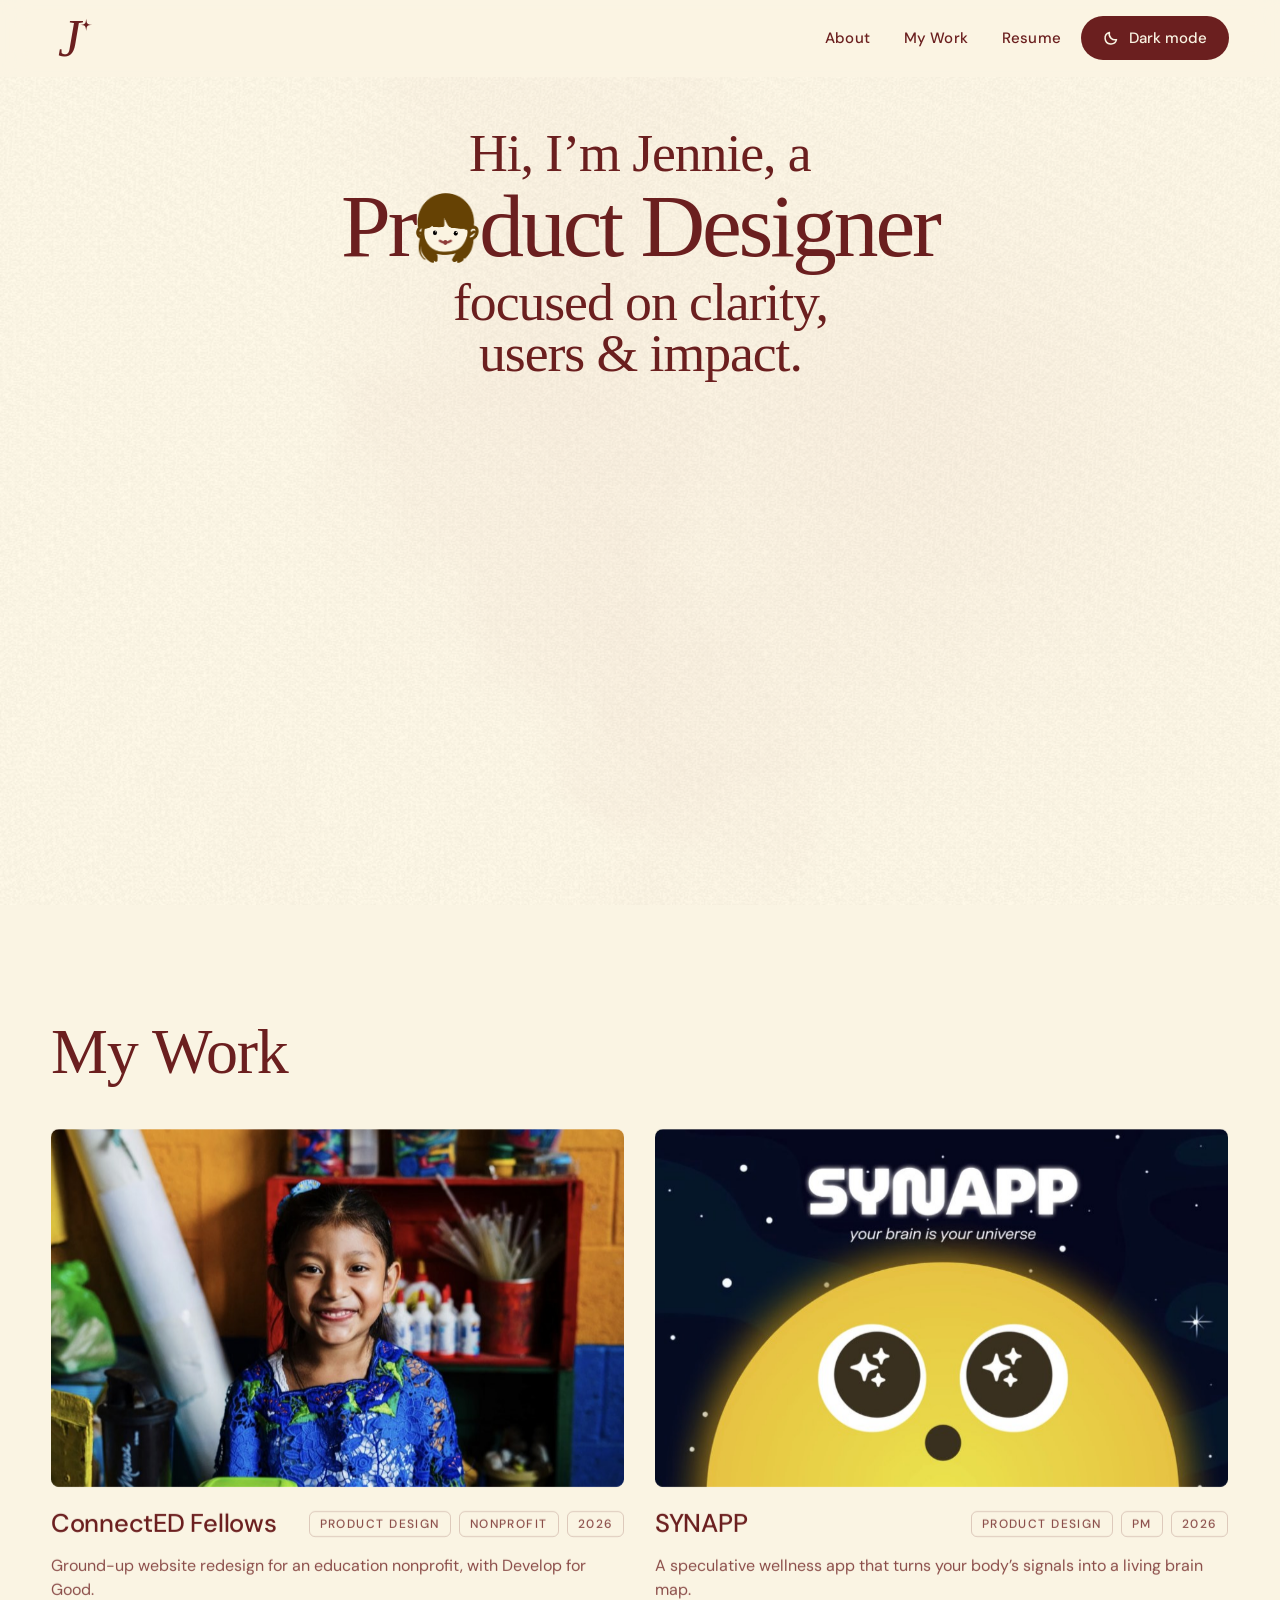
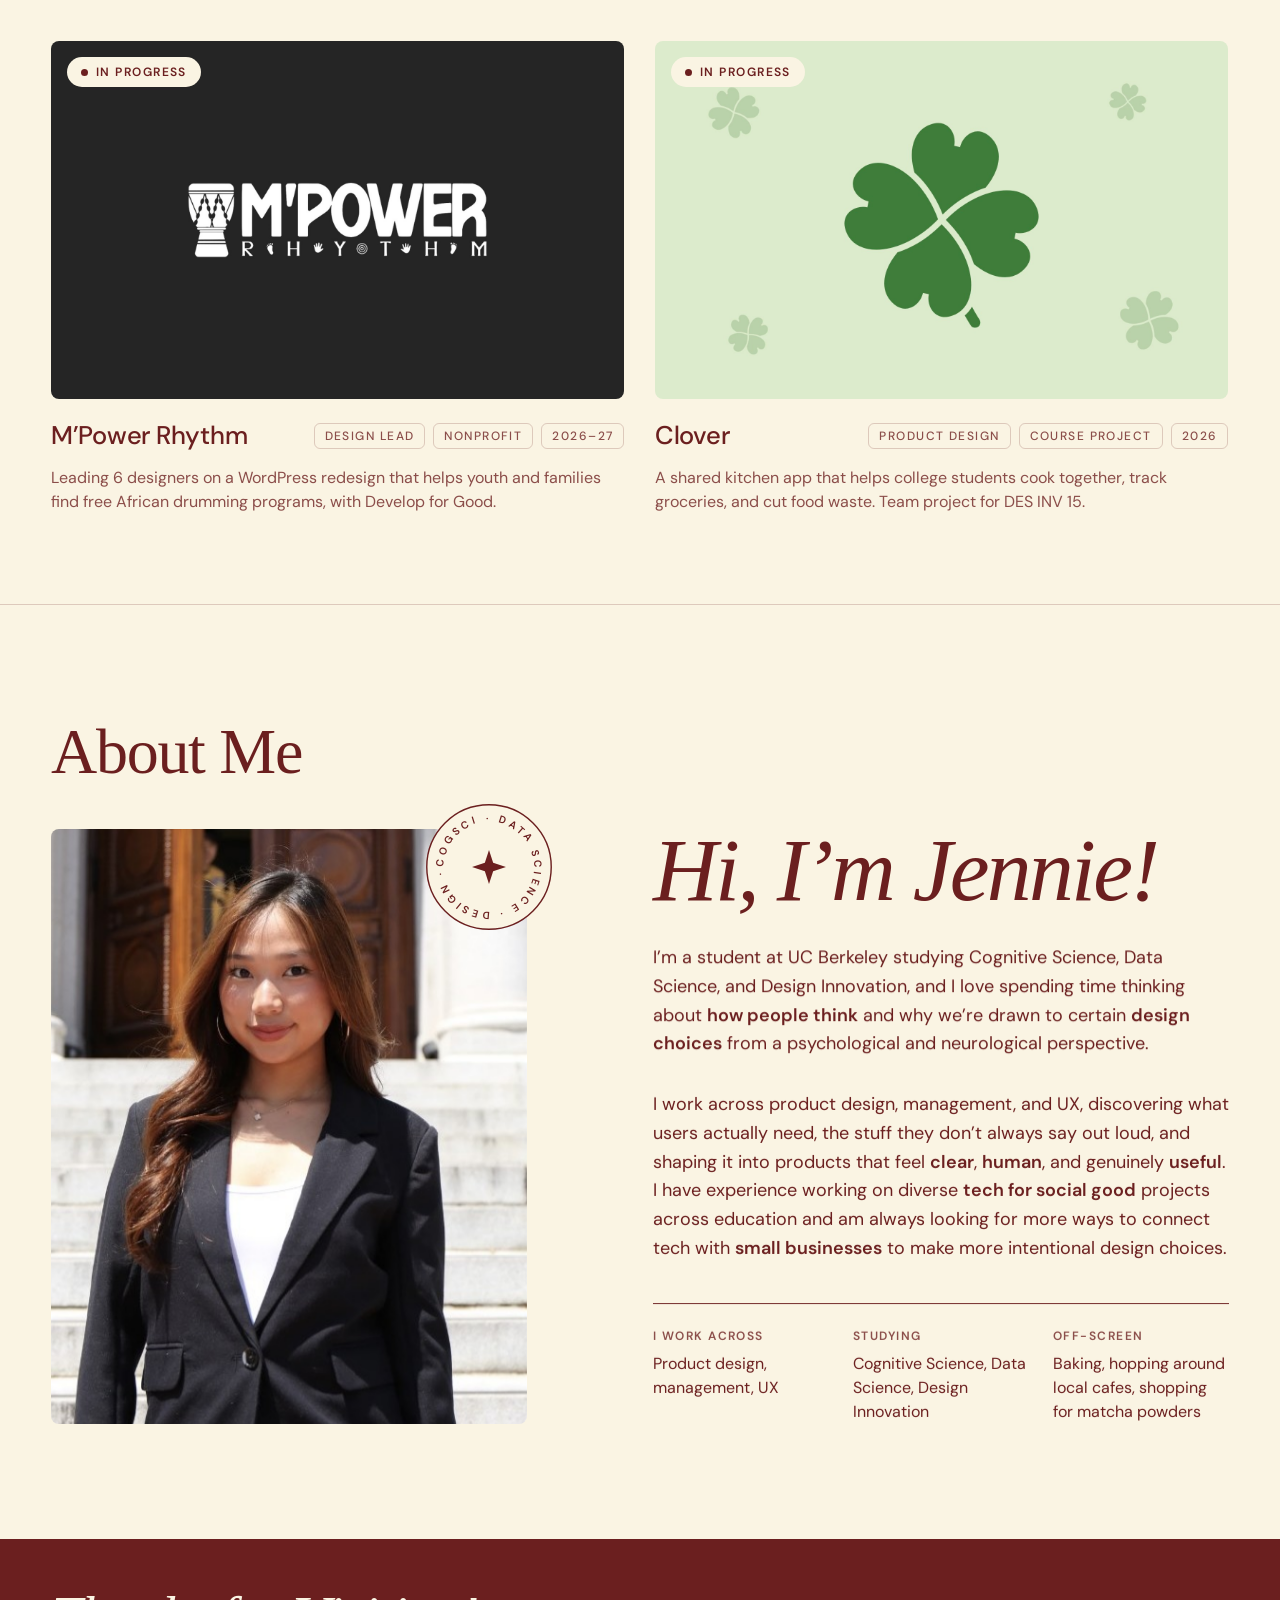
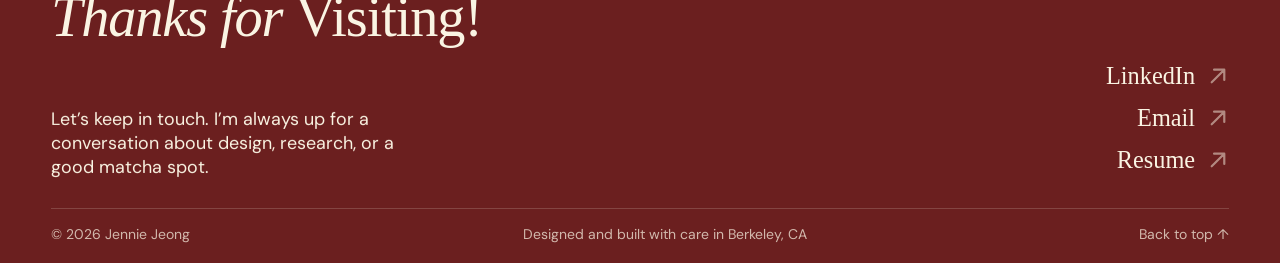
==== commit 055118da: "Add files via upload" ====
--- a/index.html
+++ b/index.html
@@ -18,7 +18,7 @@
 <body>
 <div class="site" id="top" style="--accent: #6B1F1F">
 <header class="nav">
-  <a class="brand" href="#top">Jennie <i>Jeong</i><span class="dot" aria-hidden="true"></span></a>
+  <a class="brand" href="#top" aria-label="Jennie Jeong, home"><span class="mark" aria-hidden="true"><svg class="m-girl" viewBox="0 0 278 310"><image href="/avatar-base.png" x="0" y="0" width="278" height="310"></image><ellipse cx="84" cy="177" rx="7" ry="8" fill="#000"></ellipse><ellipse cx="176" cy="180" rx="7" ry="8" fill="#000"></ellipse><path d="M106 212Q130 228 154 212" fill="none" stroke="#8D3B38" stroke-width="11" stroke-linecap="round"></path></svg><svg class="m-j" viewBox="0 0 100 100"><text x="42" y="92" text-anchor="middle" font-size="118" fill="currentColor" style="font-family: var(--italic, 'Instrument Serif'), serif; font-style: italic">J</text><path class="spk" fill="currentColor" d="M80 6 C81.68 18.32 81.68 18.32 94 20 C81.68 21.68 81.68 21.68 80 34 C78.32 21.68 78.32 21.68 66 20 C78.32 18.32 78.32 18.32 80 6Z"></path></svg></span></a>
   <nav aria-label="Primary">
     <ul class="links">
       <li><a class="ul" href="#about">About</a></li>
@@ -52,10 +52,10 @@
   <div class="wrap">
     <div class="hero-grid">
       <h1 class="headline">
-        <span class="ln l1"><span class="ln-i">Hi, I’m Jennie, a</span></span>
-        <span class="ln l2"><span class="ln-i">Pr<span class="sr">o</span><span class="avatar"><svg class="avatar-img" viewBox="0 0 278 310" aria-hidden="true"><g class="bob"><image href="/avatar-base.png" x="0" y="0" width="278" height="310"></image><g class="face on"><g class="pop"><ellipse cx="84" cy="177" rx="7" ry="8" fill="#000"></ellipse><ellipse cx="176" cy="180" rx="7" ry="8" fill="#000"></ellipse><path d="M106 212Q130 228 154 212" fill="none" stroke="#8D3B38" stroke-width="11" stroke-linecap="round"></path></g></g><g class="face"><g class="pop"><ellipse cx="84" cy="177" rx="7" ry="8" fill="#000"></ellipse><path d="M166 183q10-11 20 0" fill="none" stroke="#000" stroke-width="5.5" stroke-linecap="round"></path><path d="M106 212Q130 228 154 212" fill="none" stroke="#8D3B38" stroke-width="11" stroke-linecap="round"></path></g></g><g class="face"><g class="pop"><ellipse cx="84" cy="176" rx="8.5" ry="10" fill="#000"></ellipse><ellipse cx="176" cy="179" rx="8.5" ry="10" fill="#000"></ellipse><circle cx="87" cy="172" r="2.6" fill="#FAF4E3"></circle><circle cx="179" cy="175" r="2.6" fill="#FAF4E3"></circle><ellipse cx="130" cy="220" rx="9" ry="11" fill="#8D3B38"></ellipse></g></g><g class="face"><g class="pop"><path d="M74 180q10-11 20 0M166 183q10-11 20 0" fill="none" stroke="#000" stroke-width="5.5" stroke-linecap="round"></path><path d="M124 207q14 3 4 10q12 4 -3 11" fill="none" stroke="#8D3B38" stroke-width="7" stroke-linecap="round" stroke-linejoin="round"></path><path d="M168 222c-4-7-14-4-12 4 2 6 12 11 12 11s10-5 12-11c2-8-8-11-12-4z" fill="#8D3B38"></path></g></g><g class="face"><g class="pop"><path d="M74 180q10-12 20 0M166 183q10-12 20 0" fill="none" stroke="#000" stroke-width="5.5" stroke-linecap="round"></path><path d="M108 208h44q-2 24-22 24t-22-24z" fill="#8D3B38" stroke="#8D3B38" stroke-width="4" stroke-linejoin="round"></path></g></g></g></svg></span>duct Designer</span></span>
-        <span class="ln l3"><span class="ln-i">focused on clarity,</span></span>
-        <span class="ln l3"><span class="ln-i">users &amp; impact.</span></span>
+        <span class="ln l1"><span class="ln-i"><span class="wd"><span class="ch">H</span><span class="ch">i</span><span class="ch">,</span></span> <span class="wd"><span class="ch">I</span><span class="ch">’</span><span class="ch">m</span></span> <span class="wd"><span class="ch">J</span><span class="ch">e</span><span class="ch">n</span><span class="ch">n</span><span class="ch">i</span><span class="ch">e</span><span class="ch">,</span></span> <span class="wd"><span class="ch">a</span></span></span></span>
+        <span class="ln l2"><span class="ln-i"><span class="wd"><span class="ch">P</span><span class="ch">r</span></span><span class="sr">o</span><span class="avatar"><svg class="avatar-img" viewBox="0 0 278 310" aria-hidden="true"><g class="bob"><image href="/avatar-base.png" x="0" y="0" width="278" height="310"></image><g class="face on"><g class="pop"><ellipse cx="84" cy="177" rx="7" ry="8" fill="#000"></ellipse><ellipse cx="176" cy="180" rx="7" ry="8" fill="#000"></ellipse><path d="M106 212Q130 228 154 212" fill="none" stroke="#8D3B38" stroke-width="11" stroke-linecap="round"></path></g></g><g class="face"><g class="pop"><ellipse cx="84" cy="177" rx="7" ry="8" fill="#000"></ellipse><path d="M166 183q10-11 20 0" fill="none" stroke="#000" stroke-width="5.5" stroke-linecap="round"></path><path d="M106 212Q130 228 154 212" fill="none" stroke="#8D3B38" stroke-width="11" stroke-linecap="round"></path></g></g><g class="face"><g class="pop"><ellipse cx="84" cy="176" rx="8.5" ry="10" fill="#000"></ellipse><ellipse cx="176" cy="179" rx="8.5" ry="10" fill="#000"></ellipse><circle cx="87" cy="172" r="2.6" fill="#FAF4E3"></circle><circle cx="179" cy="175" r="2.6" fill="#FAF4E3"></circle><ellipse cx="130" cy="220" rx="9" ry="11" fill="#8D3B38"></ellipse></g></g><g class="face"><g class="pop"><path d="M74 180q10-11 20 0M166 183q10-11 20 0" fill="none" stroke="#000" stroke-width="5.5" stroke-linecap="round"></path><path d="M124 207q14 3 4 10q12 4 -3 11" fill="none" stroke="#8D3B38" stroke-width="7" stroke-linecap="round" stroke-linejoin="round"></path><path d="M168 222c-4-7-14-4-12 4 2 6 12 11 12 11s10-5 12-11c2-8-8-11-12-4z" fill="#8D3B38"></path></g></g><g class="face"><g class="pop"><path d="M74 180q10-12 20 0M166 183q10-12 20 0" fill="none" stroke="#000" stroke-width="5.5" stroke-linecap="round"></path><path d="M108 208h44q-2 24-22 24t-22-24z" fill="#8D3B38" stroke="#8D3B38" stroke-width="4" stroke-linejoin="round"></path></g></g></g></svg></span><span class="wd"><span class="ch">d</span><span class="ch">u</span><span class="ch">c</span><span class="ch">t</span></span> <span class="wd"><span class="ch">D</span><span class="ch">e</span><span class="ch">s</span><span class="ch">i</span><span class="ch">g</span><span class="ch">n</span><span class="ch">e</span><span class="ch">r</span></span></span></span>
+        <span class="ln l3"><span class="ln-i"><span class="wd"><span class="ch">f</span><span class="ch">o</span><span class="ch">c</span><span class="ch">u</span><span class="ch">s</span><span class="ch">e</span><span class="ch">d</span></span> <span class="wd"><span class="ch">o</span><span class="ch">n</span></span> <span class="wd"><span class="ch">c</span><span class="ch">l</span><span class="ch">a</span><span class="ch">r</span><span class="ch">i</span><span class="ch">t</span><span class="ch">y</span><span class="ch">,</span></span></span></span>
+        <span class="ln l3"><span class="ln-i"><span class="wd"><span class="ch">u</span><span class="ch">s</span><span class="ch">e</span><span class="ch">r</span><span class="ch">s</span></span> <span class="wd"><span class="ch">&amp;</span></span> <span class="wd"><span class="ch">i</span><span class="ch">m</span><span class="ch">p</span><span class="ch">a</span><span class="ch">c</span><span class="ch">t</span><span class="ch">.</span></span></span></span>
       </h1>
     </div>
   </div>
@@ -76,6 +76,7 @@
     <span class="tag">Home Baker</span>
     <span class="tag proj cf" data-proj="cf">ConnectED Fellows</span>
     <span class="tag proj syn" data-proj="syn">SYNAPP</span>
+    <span class="tag proj clv" data-proj="clv">Clover</span>
   </div>
 
   <div class="peek" data-proj="cf" aria-hidden="true">
@@ -88,6 +89,12 @@
     <div class="peek-in">
       <div class="peek-img"><img src="/synapp-cover.jpg" alt=""><span class="lid l" aria-hidden="true"><i></i></span><span class="lid r" aria-hidden="true"><i></i></span></div>
       <div class="peek-t">SYNAPP<span>Product Design + PM</span></div>
+    </div>
+  </div>
+  <div class="peek" data-proj="clv" aria-hidden="true">
+    <div class="peek-in">
+      <div class="peek-img"><img src="/clover-cover.jpg" alt=""></div>
+      <div class="peek-t">Clover<span>Shared kitchen app, in progress</span></div>
     </div>
   </div>
 </section>
@@ -112,6 +119,22 @@
           <div class="wtags"><span>Product Design</span><span>PM</span><span>2026</span></div>
         </div>
         <p>A speculative wellness app that turns your body’s signals into a living brain map.</p>
+      </a>
+      <div class="wcard rv" style="cursor: default" data-cursor="Coming soon">
+        <div class="wimg" style="background: #252525"><img src="/mpower-cover.jpg" alt="M’Power Rhythm logo: a djembe drum beside the wordmark"><span style="position: absolute; top: 16px; left: 16px; display: inline-flex; align-items: center; gap: 8px; padding: 7px 14px; border-radius: 999px; background: #FAF4E3; color: #6B1F1F; font-size: 12px; font-weight: 600; letter-spacing: .12em; text-transform: uppercase"><span style="width: 7px; height: 7px; border-radius: 50%; background: #6B1F1F"></span>In progress</span></div>
+        <div class="wmeta">
+          <h3>M’Power Rhythm</h3>
+          <div class="wtags"><span>Design Lead</span><span>Nonprofit</span><span>2026–27</span></div>
+        </div>
+        <p>Leading 6 designers on a WordPress redesign that helps youth and families find free African drumming programs, with Develop for Good.</p>
+      </div>
+      <a class="wcard rv" href="https://fringe-xylophone-b5b.notion.site/DESINV-15-Clover-3fb32dec8f1d8038a15ac446d9afee8f" target="_blank" rel="noopener" data-cursor="View">
+        <div class="wimg" style="background: #DCEBCB"><img src="/clover-cover.jpg" alt="Clover cover: a green four-leaf clover on pale green"><span style="position: absolute; top: 16px; left: 16px; display: inline-flex; align-items: center; gap: 8px; padding: 7px 14px; border-radius: 999px; background: #FAF4E3; color: #6B1F1F; font-size: 12px; font-weight: 600; letter-spacing: .12em; text-transform: uppercase"><span style="width: 7px; height: 7px; border-radius: 50%; background: #6B1F1F"></span>In progress</span></div>
+        <div class="wmeta">
+          <h3>Clover</h3>
+          <div class="wtags"><span>Product Design</span><span>Course Project</span><span>2026</span></div>
+        </div>
+        <p>A shared kitchen app that helps college students cook together, track groceries, and cut food waste. Team project for DES INV 15.</p>
       </a>
     </div>
   </div>
@@ -129,7 +152,7 @@
         <circle cx="70" cy="70" r="66" fill="#FAF4E3" stroke="#6B1F1F" stroke-width="1.5"></circle>
         <g class="spin">
           <defs><path id="circ" d="M70,70 m-48,0 a48,48 0 1,1 96,0 a48,48 0 1,1 -96,0"></path></defs>
-          <text font-family="DM Sans, sans-serif" font-size="12.5" font-weight="600" letter-spacing="3.2" fill="#6B1F1F"><textPath href="#circ">DESIGN · COGSCI · DATA · DESIGN · COGSCI · DATA ·</textPath></text>
+          <text font-family="DM Sans, sans-serif" font-size="11" font-weight="600" letter-spacing="2.2" fill="#6B1F1F"><textPath href="#circ" textLength="298" lengthAdjust="spacing">COGSCI · DATA SCIENCE · DESIGN ·</textPath></text>
         </g>
         <path d="M70 52l4.4 13.6L88 70l-13.6 4.4L70 88l-4.4-13.6L52 70l13.6-4.4z" fill="#6B1F1F"></path>
       </svg>
@@ -137,11 +160,11 @@
 
     <div class="copy">
       <h2 id="about-title" class="rv">Hi, I’m Jennie!</h2>
-      <p class="big rv">I’m an undergraduate student at UC Berkeley studying Cognitive Science, Data Science, and Design. I work across <b>product design</b>, <b>strategy</b>, and <b>UX research</b> with a belief that great products are built on radical <b>clarity</b>, <b>user</b> empathy, and real-world <b>impact</b>.</p>
-      <p class="body rv">My work centers around <b>uncovering</b> what users truly <b>need</b> and translating those insights into clean, intentional product experiences. Whether I’m conducting user research, shaping product strategy, or designing end-to-end interactions, I always prioritize <b>purpose</b> over guesswork.</p>
+      <p class="big rv">I’m a student at UC Berkeley studying Cognitive Science, Data Science, and Design Innovation, and I love spending time thinking about <b>how people think</b> and why we’re drawn to certain <b>design choices</b> from a psychological and neurological perspective.</p>
+      <p class="body rv">I work across product design, management, and UX, discovering what users actually need, the stuff they don’t always say out loud, and shaping it into products that feel <b>clear</b>, <b>human</b>, and genuinely <b>useful</b>. I have experience working on diverse <b>tech for social good</b> projects across education and am always looking for more ways to connect tech with <b>small businesses</b> to make more intentional design choices.</p>
       <dl class="rv">
-        <div><dt>I work across</dt><dd>Product design, strategy, UX research</dd></div>
-        <div><dt>Studying</dt><dd>Cognitive Science, Data Science, Design</dd></div>
+        <div><dt>I work across</dt><dd>Product design, management, UX</dd></div>
+        <div><dt>Studying</dt><dd>Cognitive Science, Data Science, Design Innovation</dd></div>
         <div><dt>Off-screen</dt><dd>Baking, hopping around local cafes, shopping for matcha powders</dd></div>
       </dl>
     </div>
@@ -151,7 +174,9 @@
 
 <a class="sr" data-proj="cf" href="/works/connected-fellows" tabindex="-1" aria-hidden="true">ConnectED Fellows</a>
 <a class="sr" data-proj="syn" href="/works/synapp" tabindex="-1" aria-hidden="true">SYNAPP</a>
+<a class="sr" data-proj="clv" href="https://fringe-xylophone-b5b.notion.site/DESINV-15-Clover-3fb32dec8f1d8038a15ac446d9afee8f" tabindex="-1" aria-hidden="true">Clover</a>
 <footer class="foot" id="contact" aria-labelledby="contact-title">
+  <div class="trail" aria-hidden="true"><img src="/life-01.webp" alt="" loading="lazy"><img src="/life-02.webp" alt="" loading="lazy"><img src="/life-03.webp" alt="" loading="lazy"><img src="/life-04.webp" alt="" loading="lazy"><img src="/life-05.webp" alt="" loading="lazy"><img src="/life-06.webp" alt="" loading="lazy"><img src="/life-07.webp" alt="" loading="lazy"><img src="/life-08.webp" alt="" loading="lazy"><img src="/life-09.webp" alt="" loading="lazy"><img src="/life-10.webp" alt="" loading="lazy"><img src="/life-11.webp" alt="" loading="lazy"><img src="/life-12.webp" alt="" loading="lazy"><img src="/life-13.webp" alt="" loading="lazy"><img src="/life-14.webp" alt="" loading="lazy"><img src="/life-15.webp" alt="" loading="lazy"><img src="/life-16.webp" alt="" loading="lazy"><img src="/life-17.webp" alt="" loading="lazy"><img src="/life-18.webp" alt="" loading="lazy"></div>
   <div class="wrap inner">
     <h2 id="contact-title" class="rv">Thanks for <span class="serif">Visiting!</span></h2>
     <div class="row">
--- a/site.css
+++ b/site.css
@@ -149,3 +149,22 @@
 
 /* static export */
 .mobile-menu[hidden]{display:none}
+
+/* footer photo trail */
+.foot .trail{position:absolute;inset:0;pointer-events:none;z-index:0;overflow:hidden}
+.foot .trail img{position:absolute;left:0;top:0;width:clamp(84px,7.5vw,118px);aspect-ratio:3/4;object-fit:cover;border-radius:10px;opacity:0;box-shadow:0 18px 40px -12px rgba(0,0,0,.5);will-change:transform,opacity}
+.foot .inner{position:relative;z-index:1}
+/* corners: tight at rest, rounder on hover */
+.frame,.wimg,.peek-in,.about .portrait,.about .portrait .ph,.cs-hero .cover,.psr article,.stat,.callout,.goal,.sw,.metric,.ph,.next .img{border-radius:8px;transition:border-radius .5s cubic-bezier(.2,.7,.2,1)}
+.peek-img,.pic img,.ph-img{border-radius:6px;transition:border-radius .5s cubic-bezier(.2,.7,.2,1)}
+.about .portrait>div{border-radius:inherit!important}
+.wcard:hover .wimg,.frame:hover,.about .portrait:hover,.about .portrait:hover .ph,.cs-hero .cover:hover,.psr article:hover,.stat:hover,.callout:hover,.goal:hover,.sw:hover,.metric:hover,.ph:hover,.next a:hover .img,.next .img:hover{border-radius:28px}
+.pic img:hover,.ph:hover .ph-img{border-radius:22px}
+
+/* nav logo: girl, J + sparkle on hover */
+.brand .mark{position:relative;display:inline-block;width:44px;height:48px;color:var(--accent,#6B1F1F)}
+.brand .mark svg{position:absolute;inset:0;width:100%;height:100%;overflow:visible;transition:opacity .3s ease,transform .45s cubic-bezier(.2,.8,.2,1)}
+.brand .m-girl{opacity:0;transform:scale(.7) rotate(10deg)}
+.brand:hover .m-j,.brand:focus-visible .m-j{opacity:0;transform:scale(.7) rotate(-10deg)}
+.brand:hover .m-girl,.brand:focus-visible .m-girl{opacity:1;transform:none}
+.cursor span{text-align:center;line-height:1.15}
--- a/home.css
+++ b/home.css
@@ -104,3 +104,14 @@
 .spin{animation:spin 22s linear infinite;transform-origin:50% 50%}
 @keyframes spin{to{transform:rotate(360deg)}}
 @media (prefers-reduced-motion:reduce){.spin{animation:none}}
+/* corners: tight at rest, rounder on hover */
+.frame,.wimg,.peek-in,.about .portrait,.about .portrait .ph,.cs-hero .cover,.psr article,.stat,.callout,.goal,.sw,.metric,.ph,.next .img{border-radius:8px;transition:border-radius .5s cubic-bezier(.2,.7,.2,1)}
+.peek-img,.pic img,.ph-img{border-radius:6px;transition:border-radius .5s cubic-bezier(.2,.7,.2,1)}
+.about .portrait>div{border-radius:inherit!important}
+.wcard:hover .wimg,.frame:hover,.about .portrait:hover,.about .portrait:hover .ph,.cs-hero .cover:hover,.psr article:hover,.stat:hover,.callout:hover,.goal:hover,.sw:hover,.metric:hover,.ph:hover,.next a:hover .img,.next .img:hover{border-radius:28px}
+.pic img:hover,.ph:hover .ph-img{border-radius:22px}
+:is(.site,body) .tags .tag.proj.syn,:is(.site,body) .tags .tag.proj.syn:hover,:is(.site,body) .tags .tag.proj.syn[data-held]{background:linear-gradient(115deg,#050505 0%,#1A1A1A 55%,#F2C230 130%);color:#FFD23F;text-shadow:0 0 14px rgba(255,210,63,.55)}
+:is(.site,body) .veil[data-hot="syn"] .ring,:is(.site,body) .veil[data-hot="syn"] .burst{background:linear-gradient(115deg,#050505 0%,#1A1A1A 55%,#F2C230 130%)}
+:is(.site,body) .tags .tag.proj.clv,:is(.site,body) .tags .tag.proj.clv:hover,:is(.site,body) .tags .tag.proj.clv[data-held]{background:linear-gradient(115deg,#2E6B2B 0%,#5DA653 55%,#BFE3A8 120%);color:#fff}
+:is(.site,body) .veil[data-hot="clv"] .ring,:is(.site,body) .veil[data-hot="clv"] .burst{background:linear-gradient(115deg,#2E6B2B 0%,#5DA653 55%,#BFE3A8 120%)}
+.about .copy .big{font-size:18px;line-height:1.6;max-width:52ch}
